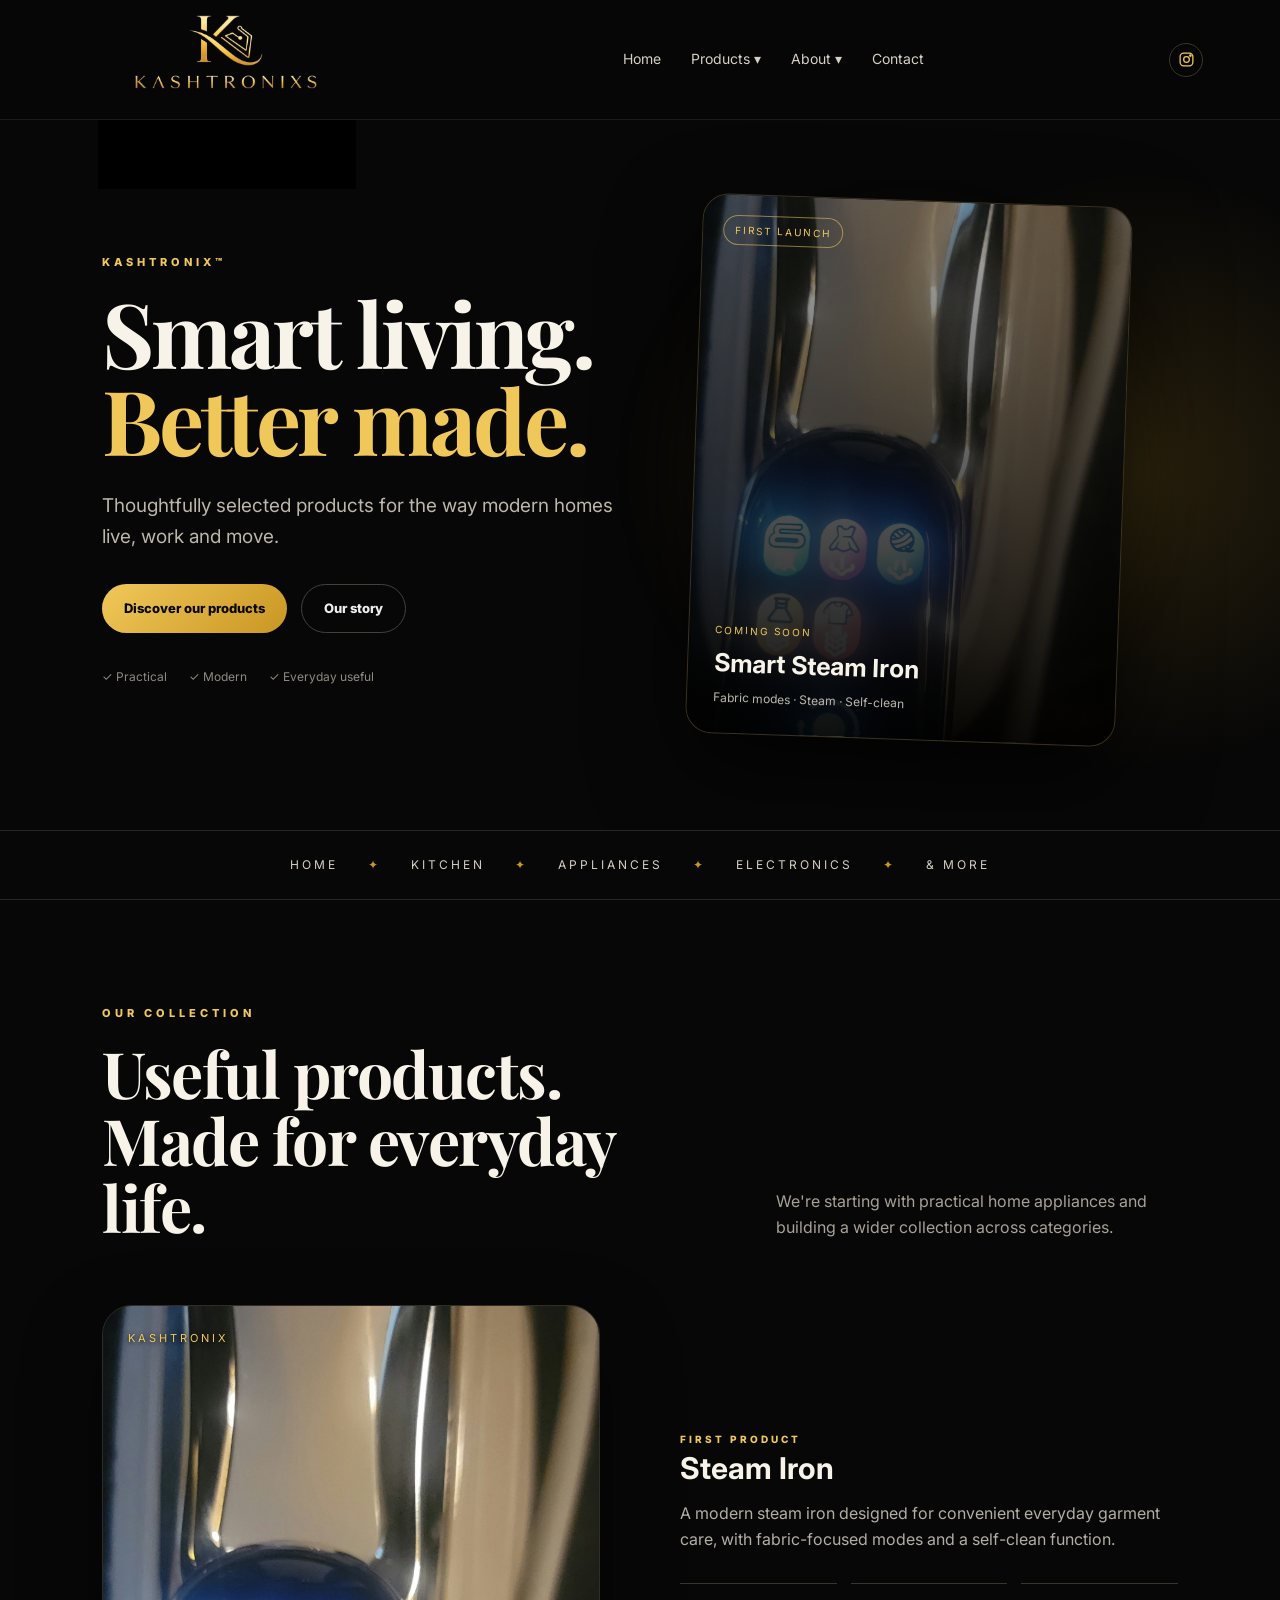
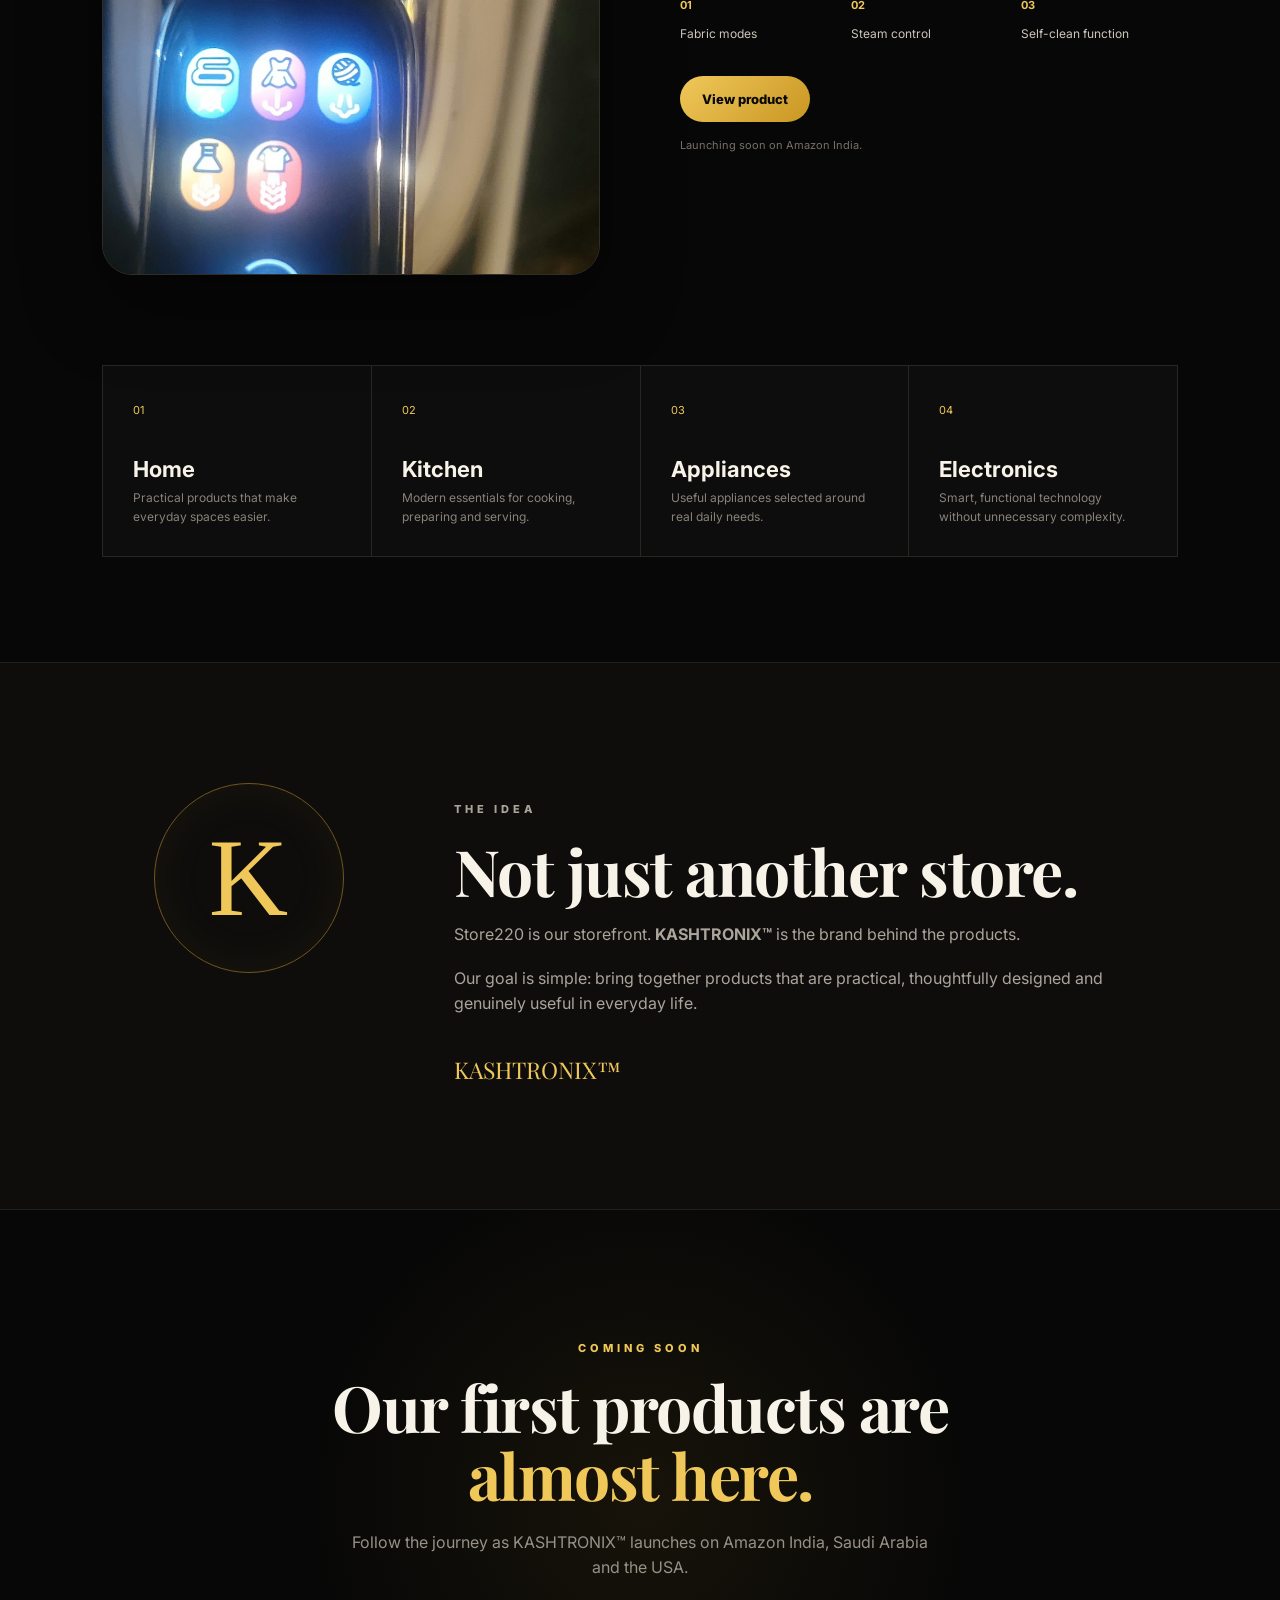
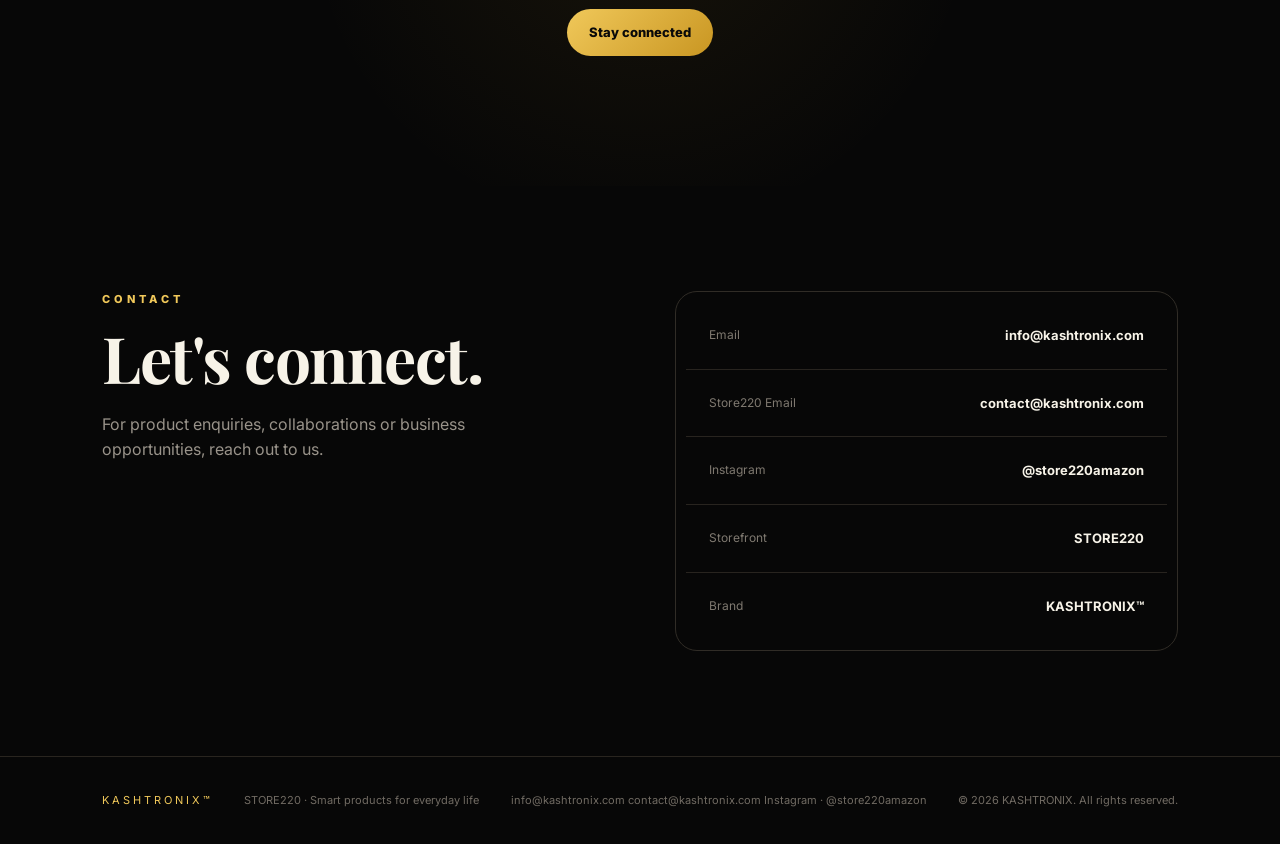
==== index.html @ 03c0018d "update contact" ====
<!DOCTYPE html>
<!DOCTYPE html>
<html lang="en">
<head>
<meta charset="UTF-8">
<meta name="viewport" content="width=device-width, initial-scale=1.0">
<meta name="description" content="KASHTRONIX™ — smart products for modern everyday living. Home, kitchen, appliances and electronics.">
<title>KASHTRONIX™ | Smart Living. Better Made.</title>

<link rel="preconnect" href="https://fonts.googleapis.com">
<link rel="preconnect" href="https://fonts.gstatic.com" crossorigin>
<link href="https://fonts.googleapis.com/css2?family=Inter:wght@400;500;600;700;800&family=Playfair+Display:wght@600;700&display=swap" rel="stylesheet">

<link rel="stylesheet" href="style.css">
</head>

<body>

<header class="nav">

  <a class="brand" href="index.html">
    <img src="assets/logo.jpg" alt="KASHTRONIX logo">
  </a>

  <nav class="nav-links">

    <a href="index.html">Home</a>

    <div class="dropdown">
      <button class="drop-toggle" type="button">
        Products <span>▾</span>
      </button>

      <div class="dropdown-menu">
        <a href="products.html">All Products</a>
        <a href="steam-iron.html">Micro Steam Iron</a>
        <a href="home.html">Home</a>
        <a href="kitchen.html">Kitchen</a>
        <a href="appliances.html">Appliances</a>
        <a href="electronics.html">Electronics</a>
      </div>
    </div>

    <div class="dropdown">
      <button class="drop-toggle" type="button">
        About <span>▾</span>
      </button>

      <div class="dropdown-menu">
        <a href="about.html">Our Story</a>
        <a href="home.html#store220">STORE220</a>
      </div>
    </div>

    <a href="contact.html">Contact</a>

  </nav>

  <div class="nav-social">
  <a class="insta" href="https://www.instagram.com/store220amazon/" target="_blank" rel="noopener noreferrer" aria-label="Instagram">
    <svg viewBox="0 0 24 24" aria-hidden="true">
      <rect x="3" y="3" width="18" height="18" rx="5"></rect>
      <circle cx="12" cy="12" r="4"></circle>
      <circle cx="17.5" cy="6.5" r="1"></circle>
    </svg>
  </a>
</div>

  <button class="menu" aria-label="Open menu">☰</button>

</header>


<main id="home">

<section class="hero">

  <div class="hero-glow"></div>

  <div class="hero-copy">
    <p class="eyebrow">KASHTRONIX™</p>

    <h1>Smart living.<br><span>Better made.</span></h1>

    <p class="lead">
      Thoughtfully selected products for the way modern homes live, work and move.
    </p>

    <div class="hero-actions">
      <a class="button gold" href="products.html">Discover our products</a>
      <a class="button ghost" href="about.html">Our story</a>
    </div>

    <div class="trust-row">
      <span>✓ Practical</span>
      <span>✓ Modern</span>
      <span>✓ Everyday useful</span>
    </div>
  </div>

  <div class="hero-art">

    <div class="orb"></div>

    <div class="product-card">

      <div class="product-label">FIRST LAUNCH</div>

      <img src="assets/steam-iron.jpg" alt="KASHTRONIX steam iron">

      <div class="product-overlay">
        <small>COMING SOON</small>
        <strong>Smart Steam Iron</strong>
        <span>Fabric modes · Steam · Self-clean</span>
      </div>

    </div>

  </div>

</section>


<section class="ticker">
  <span>HOME</span>
  <i>✦</i>
  <span>KITCHEN</span>
  <i>✦</i>
  <span>APPLIANCES</span>
  <i>✦</i>
  <span>ELECTRONICS</span>
  <i>✦</i>
  <span>& MORE</span>
</section>


<section class="section" id="products">

  <div class="section-head">

    <div>
      <p class="eyebrow">OUR COLLECTION</p>
      <h2>Useful products.<br>Made for everyday life.</h2>
    </div>

    <p>
      We're starting with practical home appliances and building a wider collection across categories.
    </p>

  </div>


  <div class="featured-product">

    <div class="product-photo">
      <div class="photo-frame">
        <img src="assets/steam-iron.jpg" alt="KASHTRONIX steam iron">
      </div>
    </div>

    <div class="product-info">

      <span class="tag">FIRST PRODUCT</span>

      <h3>Steam Iron</h3>

      <p class="product-intro">
        A modern steam iron designed for convenient everyday garment care, with fabric-focused modes and a self-clean function.
      </p>

      <div class="features">

        <div>
          <b>01</b>
          <span>Fabric modes</span>
        </div>

        <div>
          <b>02</b>
          <span>Steam control</span>
        </div>

        <div>
          <b>03</b>
          <span>Self-clean function</span>
        </div>

      </div>

      <a class="button gold" href="steam-iron.html">
        View product
      </a>

      <p class="amazon-note">
        Launching soon on Amazon India.
      </p>

    </div>

  </div>


  <div class="category-grid">

    <a href="home.html">
      <article>
        <span>01</span>
        <h3>Home</h3>
        <p>Practical products that make everyday spaces easier.</p>
      </article>
    </a>

    <a href="kitchen.html">
      <article>
        <span>02</span>
        <h3>Kitchen</h3>
        <p>Modern essentials for cooking, preparing and serving.</p>
      </article>
    </a>

    <a href="appliances.html">
      <article>
        <span>03</span>
        <h3>Appliances</h3>
        <p>Useful appliances selected around real daily needs.</p>
      </article>
    </a>

    <a href="electronics.html">
      <article>
        <span>04</span>
        <h3>Electronics</h3>
        <p>Smart, functional technology without unnecessary complexity.</p>
      </article>
    </a>

  </div>

</section>


<section class="story" id="about">

  <div class="story-mark">K</div>

  <div class="story-copy">

    <p class="eyebrow">THE IDEA</p>

    <h2>Not just another store.</h2>

    <p>
      Store220 is our storefront.
      <strong>KASHTRONIX™</strong> is the brand behind the products.
    </p>

    <p>
      Our goal is simple: bring together products that are practical,
      thoughtfully designed and genuinely useful in everyday life.
    </p>

    <div class="signature">KASHTRONIX™</div>

  </div>

</section>


<section class="launch">

  <p class="eyebrow">COMING SOON</p>

  <h2>
    Our first products are<br>
    <span>almost here.</span>
  </h2>

  <p>
    Follow the journey as KASHTRONIX™ launches on Amazon India,
    Saudi Arabia and the USA.
  </p>

  <a class="button gold" href="contact.html">
    Stay connected
  </a>

</section>


<section class="contact section" id="contact">

  <div>

    <p class="eyebrow">CONTACT</p>

    <h2>Let's connect.</h2>

    <p>
      For product enquiries, collaborations or business opportunities,
      reach out to us.
    </p>

  </div>


  <div class="contact-card">

    <div>
      <span>Email</span>
      <strong>
        <a href="mailto:info@kashtronix.com">
          info@kashtronix.com
        </a>
      </strong>
    </div>

    <div>
      <span>Store220 Email</span>
      <strong>
        <a href="mailto:contact@kashtronix.com">
          contact@kashtronix.com
        </a>
      </strong>
    </div>

    <div>
      <span>Instagram</span>
      <strong>
        <a href="https://www.instagram.com/store220amazon/" target="_blank" rel="noopener noreferrer">
          @store220amazon
        </a>
      </strong>
    </div>

    <div>
      <span>Storefront</span>
      <strong>STORE220</strong>
    </div>

    <div>
      <span>Brand</span>
      <strong>KASHTRONIX™</strong>
    </div>

  </div>

</section>

</main>


<footer>

  <div class="footer-brand">
    KASHTRONIX™
  </div>

  <div>
    STORE220 · Smart products for everyday life
  </div>

  <div class="footer-contact">

    <a href="mailto:info@kashtronix.com">
      info@kashtronix.com
    </a>

    <a href="mailto:contact@kashtronix.com">
      contact@kashtronix.com
    </a>

    <a href="https://www.instagram.com/store220amazon/" target="_blank" rel="noopener noreferrer">
      Instagram · @store220amazon
    </a>

  </div>

  <div>
    © 2026 KASHTRONIX. All rights reserved.
  </div>

</footer>


<script src="script.js"></script>

</body>
</html>
---- style.css ----
*{box-sizing:border-box;margin:0;padding:0}
:root{--black:#070707;--black2:#0d0c0b;--gold:#c99622;--gold2:#f0c85a;--cream:#f7f3e8;--muted:#a8a197;--line:#29251f;--card:#11100e}
html{scroll-behavior:smooth}
body{font-family:Inter,Arial,sans-serif;background:var(--black);color:var(--cream);line-height:1.6}
a{color:inherit;text-decoration:none}
img{max-width:100%;display:block}

/* Header */
.nav{height:120px;padding:0 6vw;display:flex;align-items:center;justify-content:space-between;border-bottom:1px solid #1d1b18;background:rgba(7,7,7,.96);position:sticky;top:0;z-index:50;backdrop-filter:blur(16px)}
.brand img{width:300px;height:258px;object-fit:contain;mix-blend-mode:screen}
.nav-links{display:flex;align-items:center;gap:30px;color:#d6d0c4;font-size:14px}
.nav-links>a,.drop-toggle{padding:30px 0;position:relative}
.nav-links>a:hover,.drop-toggle:hover{color:var(--gold2)}
.nav-links>a.active{color:var(--gold2)}
.dropdown{position:relative}
.drop-toggle{background:none;border:0;color:#d6d0c4;font:inherit;cursor:pointer}
.dropdown-menu{position:absolute;top:68px;left:-18px;min-width:210px;padding:10px;background:#0d0c0b;border:1px solid #342d21;border-radius:14px;box-shadow:0 22px 60px rgba(0,0,0,.55);opacity:0;visibility:hidden;transform:translateY(8px);transition:.18s ease}
.dropdown:hover .dropdown-menu,.dropdown:focus-within .dropdown-menu,.dropdown.open .dropdown-menu{opacity:1;visibility:visible;transform:none}
.dropdown-menu a{display:block;padding:10px 12px;border-radius:9px;font-size:13px;color:#c8c1b5}
.dropdown-menu a:hover{background:#1a1713;color:var(--gold2)}
.nav-cta{border:1px solid #8c671d;padding:9px 18px;border-radius:999px;color:var(--gold2);font-size:13px;white-space:nowrap}
.nav-social{display:flex;align-items:center;gap:12px}
.insta{display:grid;place-items:center;width:34px;height:34px;border:1px solid #3b3428;border-radius:50%;color:var(--gold2);transition:.2s}
.insta:hover{border-color:var(--gold2);transform:translateY(-2px)}
.insta svg{width:17px;height:17px;fill:none;stroke:currentColor;stroke-width:1.8}
.menu{display:none;background:none;border:0;color:white;font-size:24px;cursor:pointer}

/* Shared */
.eyebrow{font-size:11px;letter-spacing:4px;color:var(--gold2);font-weight:800;margin-bottom:16px;text-transform:uppercase}
h1,h2{font-family:"Playfair Display",Georgia,serif}
h1{font-size:clamp(54px,7vw,92px);line-height:.98;letter-spacing:-3px}
h1 span,h2 span{color:var(--gold2)}
h2{font-size:clamp(40px,5vw,65px);line-height:1.05;letter-spacing:-1.5px}
h3{font-size:30px;line-height:1.15}
.section{padding:105px 8vw}
.button{display:inline-flex;align-items:center;justify-content:center;padding:13px 22px;border-radius:999px;font-weight:800;font-size:13px;transition:.2s;border:0;cursor:pointer}
.button.gold{background:linear-gradient(135deg,var(--gold2),var(--gold));color:#090909}
.button.gold:hover{transform:translateY(-2px);box-shadow:0 12px 30px rgba(217,165,43,.2)}
.button.ghost{border:1px solid #464039;color:#eee;background:transparent}
.button.ghost:hover{border-color:var(--gold2);color:var(--gold2)}
.page-hero{padding:90px 8vw 75px;border-bottom:1px solid var(--line);background:radial-gradient(circle at 80% 30%,rgba(217,165,43,.09),transparent 38%)}
.page-hero p:last-child{color:var(--muted);max-width:650px;margin-top:22px;font-size:17px}

/* Home */
.hero{min-height:700px;padding:80px 8vw 90px;display:grid;grid-template-columns:1fr 1fr;align-items:center;position:relative;overflow:hidden}
.hero-glow{position:absolute;width:620px;height:620px;border-radius:50%;background:radial-gradient(circle,rgba(217,165,43,.16),transparent 68%);right:-170px;top:40px}
.hero-copy{position:relative;z-index:2;max-width:640px}
.lead{font-size:19px;color:#bdb7aa;max-width:520px;margin:28px 0 32px}
.hero-actions{display:flex;gap:14px;flex-wrap:wrap}
.trust-row{display:flex;gap:22px;color:#8f8a81;font-size:12px;margin-top:34px;flex-wrap:wrap}
.hero-art{position:relative;display:flex;justify-content:center;align-items:center}
.orb{position:absolute;width:420px;height:420px;border-radius:50%;border:1px solid rgba(217,165,43,.24);box-shadow:0 0 100px rgba(217,165,43,.1)}
.product-card{width:min(430px,84%);height:540px;border:1px solid #3c321f;border-radius:26px;overflow:hidden;position:relative;background:#0d0d0d;box-shadow:0 35px 90px rgba(0,0,0,.65);transform:rotate(2deg)}
.product-card img{width:100%;height:100%;object-fit:cover;object-position:center;filter:brightness(.72) saturate(.9)}
.product-card:after{content:"";position:absolute;inset:0;background:linear-gradient(to bottom,rgba(0,0,0,.06),rgba(0,0,0,.92))}
.product-label{position:absolute;z-index:2;top:20px;left:20px;border:1px solid rgba(242,200,90,.55);color:var(--gold2);padding:6px 11px;border-radius:999px;font-size:10px;letter-spacing:2px}
.product-overlay{position:absolute;z-index:2;left:26px;right:26px;bottom:26px;display:flex;flex-direction:column}
.product-overlay small{color:var(--gold2);letter-spacing:2px;font-size:10px}
.product-overlay strong{font-size:25px;margin:5px 0}.product-overlay span{font-size:12px;color:#bdb8ad}
.ticker{height:70px;border-top:1px solid var(--line);border-bottom:1px solid var(--line);display:flex;align-items:center;justify-content:center;gap:30px;color:#d5cfc2;font-size:12px;letter-spacing:3px}.ticker i{color:var(--gold);font-style:normal}

/* Product */
.section-head{display:grid;grid-template-columns:1.2fr .8fr;gap:70px;align-items:end;margin-bottom:65px}.section-head>p{color:var(--muted);max-width:430px}
.featured-product{display:grid;grid-template-columns:1fr 1fr;gap:80px;align-items:center}
.photo-frame{width:min(570px,100%);height:570px;border:1px solid #302c26;border-radius:30px;overflow:hidden;background:#151515;position:relative;box-shadow:0 30px 80px rgba(0,0,0,.4)}
.photo-frame img{width:100%;height:100%;object-fit:cover;transition:.5s}.photo-frame:hover img{transform:scale(1.025)}
.photo-frame:before{content:"KASHTRONIX";position:absolute;z-index:2;top:24px;left:25px;font-size:11px;letter-spacing:3px;color:var(--gold2);text-shadow:0 1px 5px #000}
.tag{color:var(--gold2);font-size:10px;letter-spacing:3px;font-weight:800}.product-intro{color:#b3aea5;max-width:520px;margin:16px 0 28px}
.features{display:grid;grid-template-columns:repeat(3,1fr);gap:14px;margin:30px 0}.features div{border-top:1px solid #38332b;padding-top:13px}.features b{display:block;color:var(--gold2);font-size:11px;margin-bottom:6px}.features span{font-size:12px;color:#ccc6bb}
.amazon-note{font-size:11px;color:#777168;margin-top:15px}
.category-grid{display:grid;grid-template-columns:repeat(4,1fr);gap:1px;margin-top:90px;background:#2a2722;border:1px solid #2a2722}.category-grid article{background:#0d0d0d;padding:30px;min-height:190px}.category-grid span{color:var(--gold2);font-size:11px}.category-grid h3{font-size:22px;margin:35px 0 6px}.category-grid p{font-size:12px;color:#888279}

/* Product detail */
.product-detail{display:grid;grid-template-columns:1.05fr .95fr;gap:70px;align-items:start}.gallery{display:grid;grid-template-columns:1fr 1fr;gap:14px}.gallery figure{background:#12110f;border:1px solid #302c26;border-radius:20px;overflow:hidden;aspect-ratio:4/3}.gallery figure:first-child{grid-column:1/-1;aspect-ratio:16/10}.gallery img{width:100%;height:100%;object-fit:cover;transition:.35s}.gallery figure:hover img{transform:scale(1.03)}
.spec-table{border-top:1px solid #302c26;margin:30px 0}.spec-row{display:flex;justify-content:space-between;gap:20px;padding:14px 0;border-bottom:1px solid #25211c;font-size:13px}.spec-row span{color:#8f8980}.spec-row strong{color:#eee}
.shop-card{margin-top:32px;border:1px solid #3a3020;border-radius:22px;padding:22px;background:linear-gradient(145deg,#15120d,#0d0c0b)}.shop-card-inner{display:flex;gap:24px;align-items:center}.qr{width:145px;height:202px;object-fit:cover;border-radius:12px;background:#fff;padding:7px}.shop-card p{font-size:13px;color:#aaa49b;margin:8px 0 16px}.shop-link{color:var(--gold2);font-size:12px;font-weight:700}

/* Story / contact */
.story{padding:120px 12vw;display:grid;grid-template-columns:220px 1fr;gap:80px;background:#0e0d0c;border-top:1px solid #211f1b;border-bottom:1px solid #211f1b}.story-mark{width:190px;height:190px;border:1px solid #72561e;border-radius:50%;display:grid;place-items:center;font-family:Georgia,serif;font-size:110px;color:var(--gold2);box-shadow:inset 0 0 50px rgba(217,165,43,.06)}.story-copy{max-width:650px}.story-copy>p{color:#aaa49a;margin:18px 0}.signature{font-family:"Playfair Display",serif;color:var(--gold2);font-size:23px;margin-top:35px}
.launch{text-align:center;padding:130px 20px;background:radial-gradient(circle at center,rgba(217,165,43,.08),transparent 48%)}.launch>p:not(.eyebrow){color:#979187;margin:22px auto 28px;max-width:600px}
.contact{display:grid;grid-template-columns:1fr 1fr;gap:70px}.contact>div>p:not(.eyebrow){color:#99938a;max-width:460px;margin-top:20px}.contact-card{border:1px solid #302c26;border-radius:22px;padding:10px}.contact-card div{padding:23px;border-bottom:1px solid #28241f;display:flex;justify-content:space-between;gap:20px}.contact-card div:last-child{border-bottom:0}.contact-card span{color:#7f7970;font-size:12px}.contact-card strong{font-size:13px}.contact-card a:hover{color:var(--gold2)}
.contact-layout{display:grid;grid-template-columns:1fr 1fr;gap:60px}.contact-big{font-size:clamp(30px,4vw,50px);font-family:"Playfair Display",Georgia,serif;line-height:1.1;margin:15px 0 25px}.contact-links{display:grid;gap:12px;margin-top:28px}.contact-link{padding:18px 20px;border:1px solid #302c26;border-radius:16px;background:#0e0d0c;display:flex;align-items:center;justify-content:space-between;gap:20px}.contact-link small{display:block;color:#777168;font-size:10px;letter-spacing:2px;text-transform:uppercase}.contact-link strong{font-size:14px}.contact-link:hover{border-color:#71561e;transform:translateY(-1px)}
.social-box{border:1px solid #302c26;border-radius:24px;padding:32px;background:radial-gradient(circle at 80% 20%,rgba(217,165,43,.08),transparent 50%)}.social-box .insta-large{display:flex;align-items:center;gap:15px;color:var(--gold2);font-weight:800}.insta-large .insta{width:46px;height:46px}

/* Footer */
footer{border-top:1px solid #29251f;padding:35px 8vw;display:flex;justify-content:space-between;gap:25px;flex-wrap:wrap;color:#716b63;font-size:11px}.footer-brand{color:var(--gold2);letter-spacing:3px}.footer-social{display:flex;align-items:center;gap:10px}.footer-social a{color:#aaa49b}.footer-social a:hover{color:var(--gold2)}

@media(max-width:900px){
 .nav{padding:0 5vw}.nav-links{display:none;position:absolute;top:81px;left:0;right:0;background:#0b0b0b;border-bottom:1px solid #28241e;padding:15px 5vw 22px;flex-direction:column;align-items:stretch;gap:0}.nav-links.open{display:flex}.nav-links>a,.drop-toggle{padding:14px 0;text-align:left}.dropdown-menu{position:static;display:none;opacity:1;visibility:visible;transform:none;box-shadow:none;border:0;border-top:1px solid #28241e;border-radius:0;background:#0b0b0b;padding:4px 0 4px 15px}.dropdown.open .dropdown-menu{display:block}.nav-cta{display:none}.nav-social{margin-top:8px}.menu{display:block}
 .hero{grid-template-columns:1fr;padding:65px 6vw 75px;min-height:auto}.hero-art{margin-top:70px}.product-card{height:460px}.orb{width:350px;height:350px}.section{padding:80px 6vw}.section-head,.featured-product,.contact,.contact-layout,.product-detail{grid-template-columns:1fr;gap:35px}.section-head{margin-bottom:45px}.category-grid{grid-template-columns:1fr 1fr;margin-top:60px}.story{padding:80px 6vw;grid-template-columns:1fr;gap:40px}.story-mark{width:130px;height:130px;font-size:75px}.features{grid-template-columns:1fr}.ticker{gap:12px;font-size:9px;letter-spacing:1.5px}.ticker i{display:none}.page-hero{padding:70px 6vw 55px}.gallery{grid-template-columns:1fr 1fr}.shop-card-inner{align-items:flex-start}footer{padding:28px 6vw}
}
@media(max-width:560px){.brand img{width:135px}.gallery{grid-template-columns:1fr}.gallery figure:first-child{grid-column:auto;aspect-ratio:4/3}.shop-card-inner{flex-direction:column}.qr{width:150px;height:auto}.contact-card div{flex-direction:column;gap:5px}.hero h1{font-size:54px}.category-grid{grid-template-columns:1fr}}
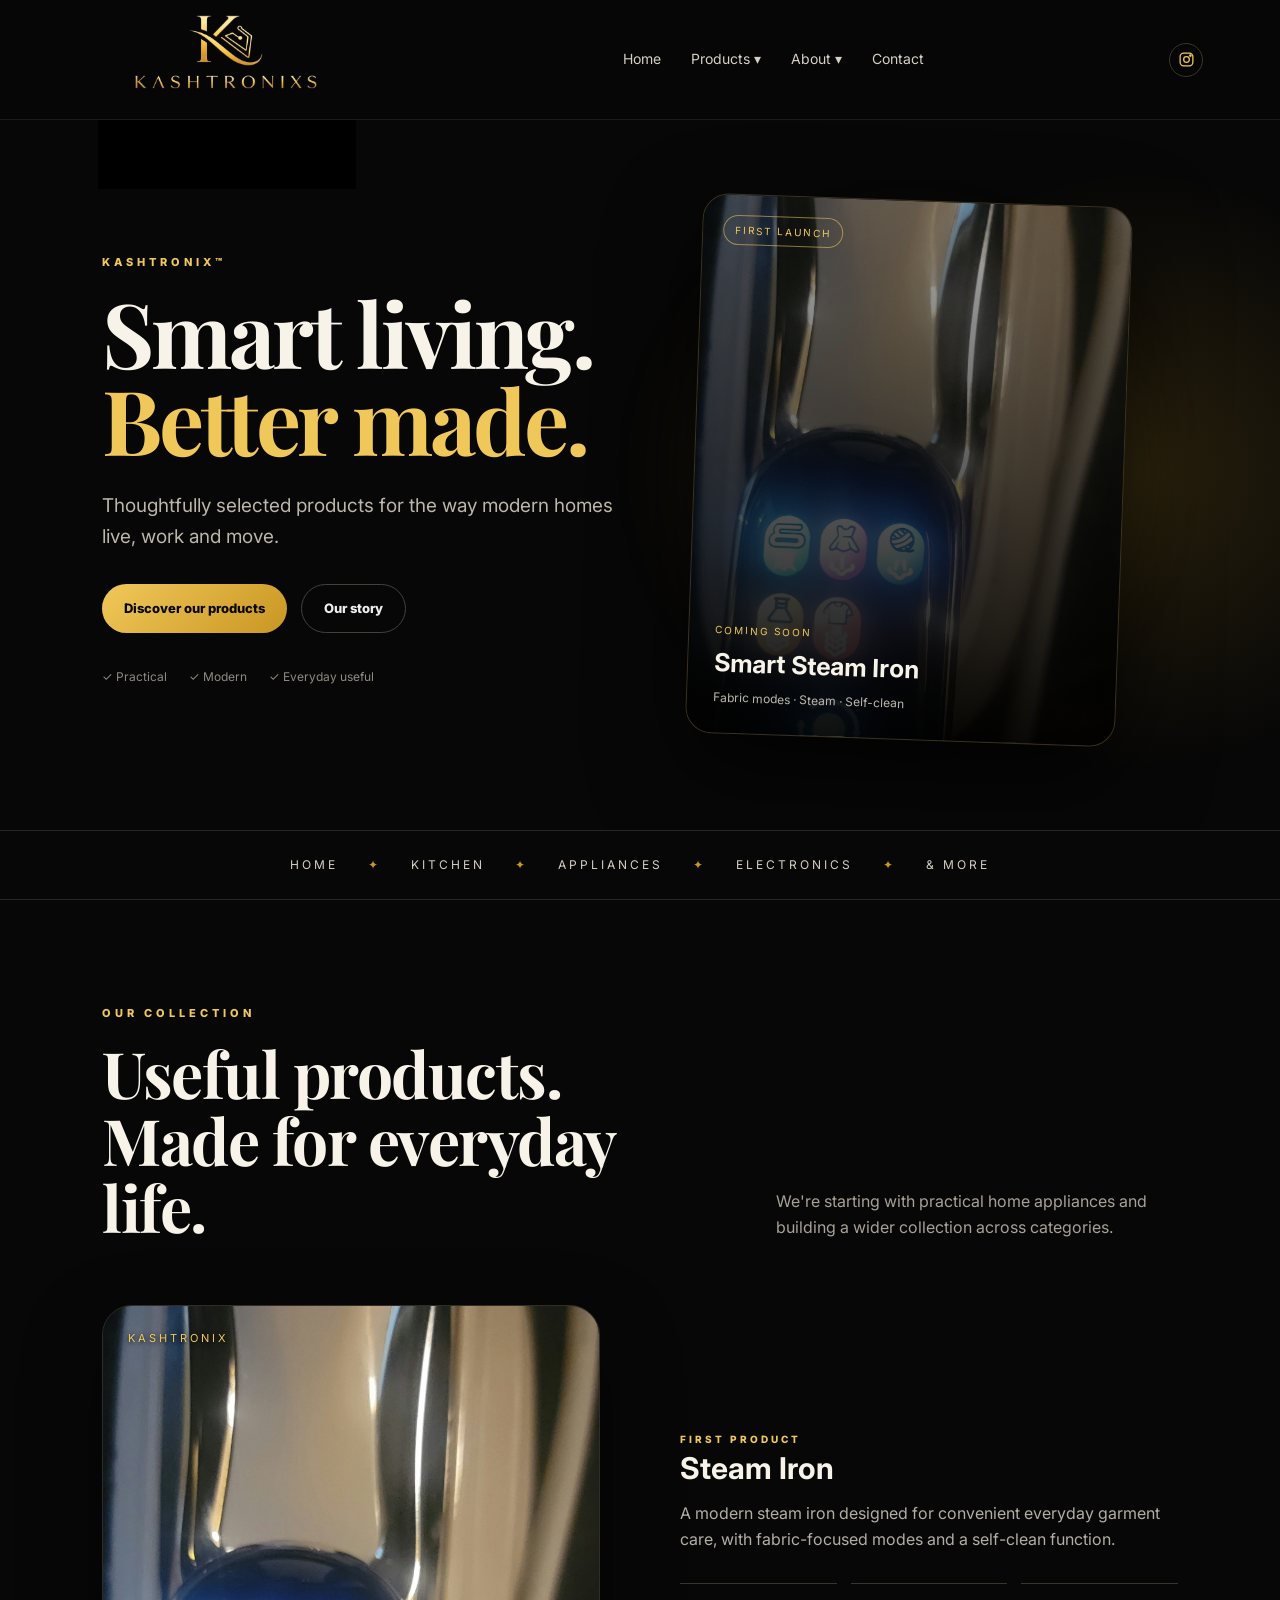
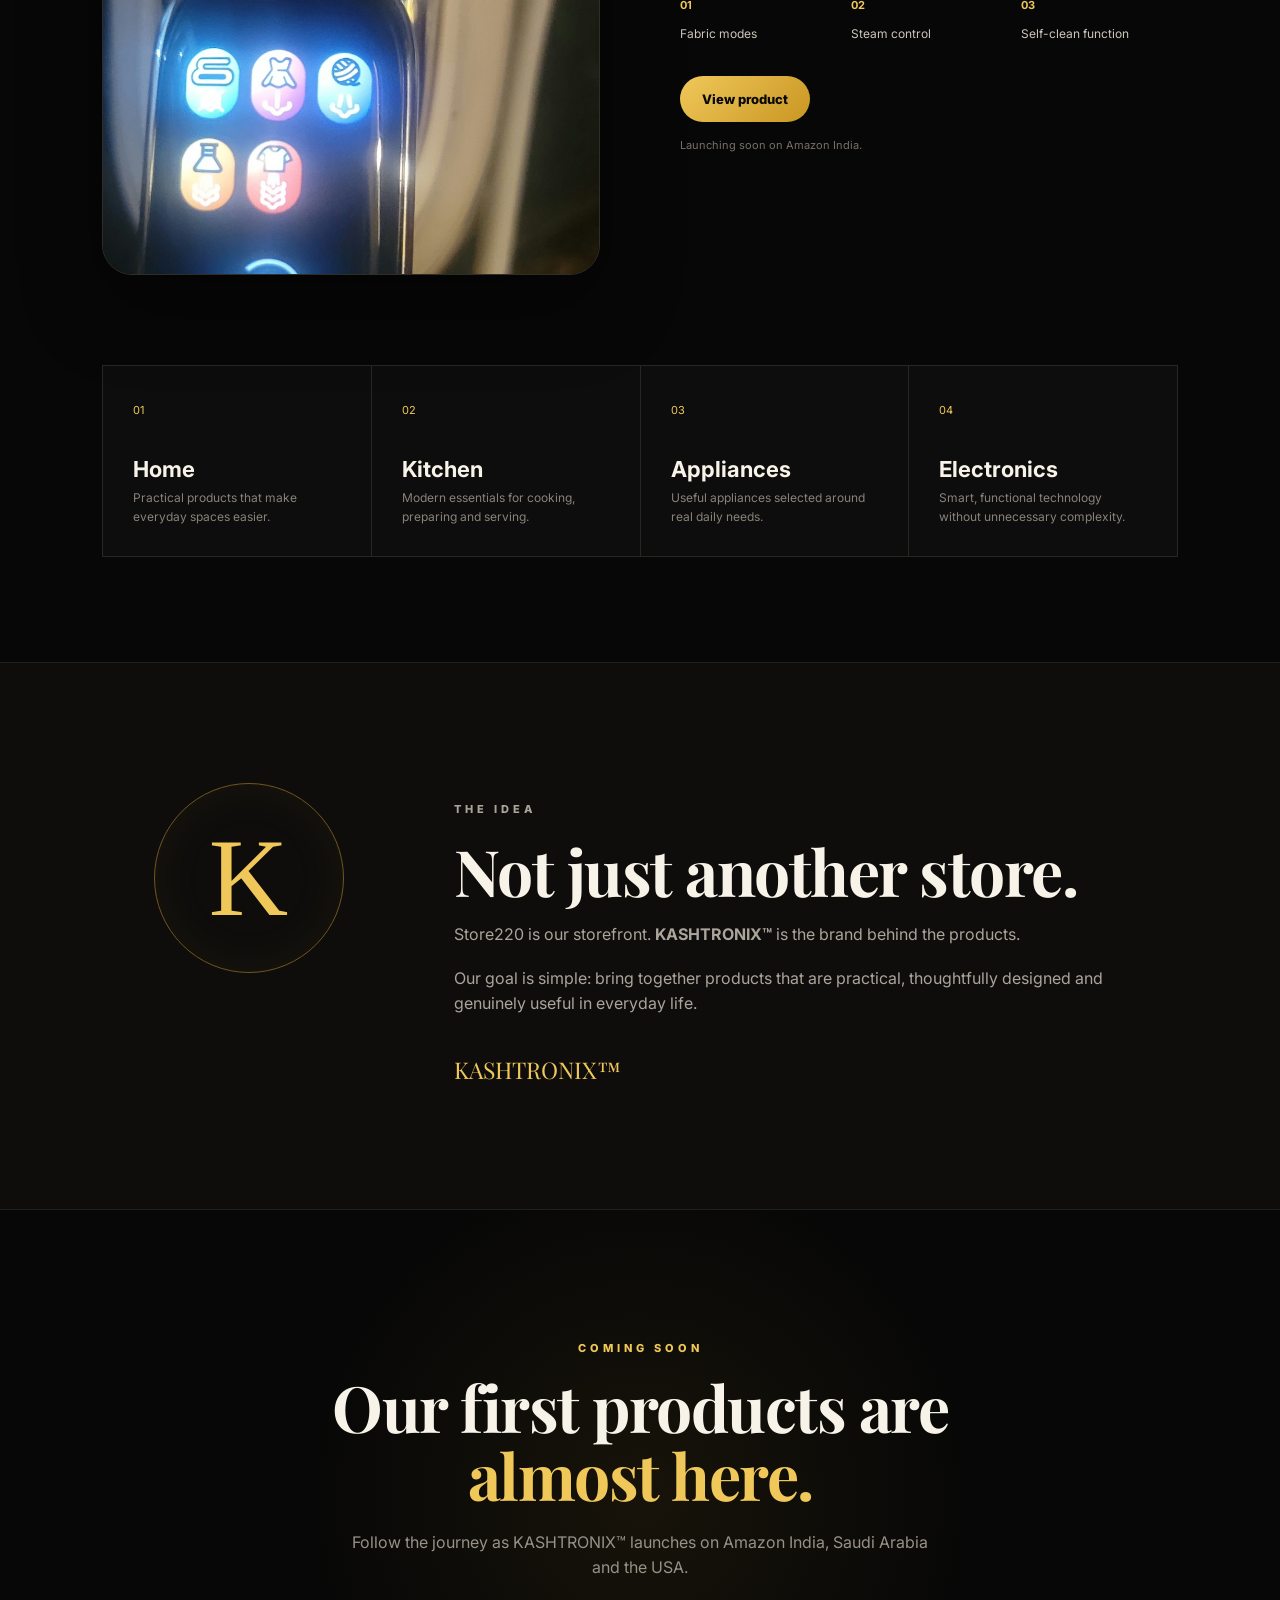
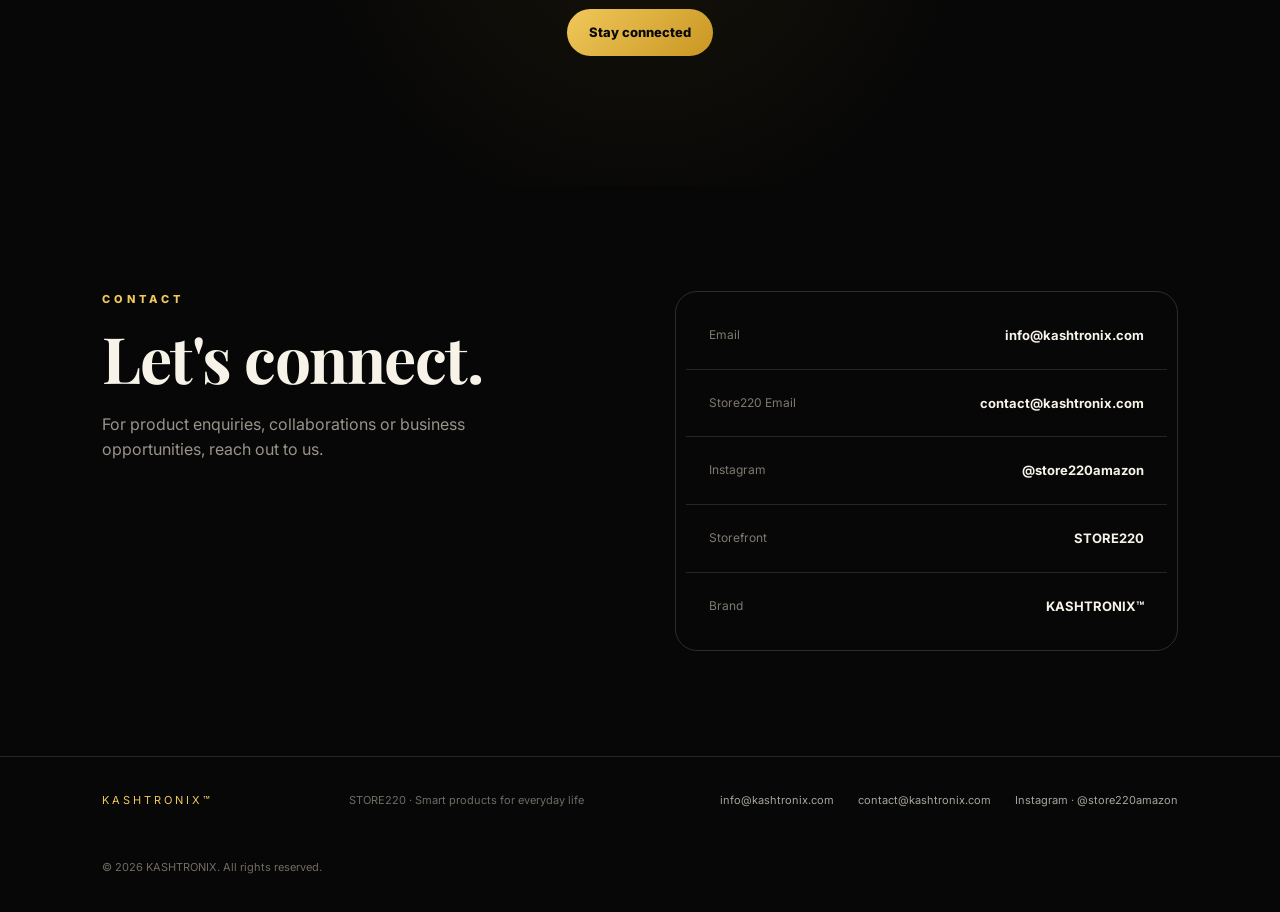
==== commit e60db0b4: "fevicon" ====
--- a/index.html
+++ b/index.html
@@ -4,6 +4,7 @@
 <head>
 <meta charset="UTF-8">
 <meta name="viewport" content="width=device-width, initial-scale=1.0">
+<link rel="icon" type="image/jpeg" href="assets/logo.jpg">
 <meta name="description" content="KASHTRONIX™ — smart products for modern everyday living. Home, kitchen, appliances and electronics.">
 <title>KASHTRONIX™ | Smart Living. Better Made.</title>
 
--- a/style.css
+++ b/style.css
@@ -83,8 +83,14 @@
 .social-box{border:1px solid #302c26;border-radius:24px;padding:32px;background:radial-gradient(circle at 80% 20%,rgba(217,165,43,.08),transparent 50%)}.social-box .insta-large{display:flex;align-items:center;gap:15px;color:var(--gold2);font-weight:800}.insta-large .insta{width:46px;height:46px}
 
 /* Footer */
-footer{border-top:1px solid #29251f;padding:35px 8vw;display:flex;justify-content:space-between;gap:25px;flex-wrap:wrap;color:#716b63;font-size:11px}.footer-brand{color:var(--gold2);letter-spacing:3px}.footer-social{display:flex;align-items:center;gap:10px}.footer-social a{color:#aaa49b}.footer-social a:hover{color:var(--gold2)}
-
+footer{border-top:1px solid #29251f;padding:35px 8vw;display:flex;justify-content:space-between;gap:50px;flex-wrap:wrap;color:#716b63;font-size:11px}
+.footer-brand{color:var(--gold2);letter-spacing:3px}
+.footer-contact{display:flex;align-items:center;gap:24px;flex-wrap:wrap}
+.footer-contact a{color:#aaa49b}
+.footer-contact a:hover{color:var(--gold2)}
+.footer-social{display:flex;align-items:center;gap:10px}
+.footer-social a{color:#aaa49b}
+.footer-social a:hover{color:var(--gold2)}
 @media(max-width:900px){
  .nav{padding:0 5vw}.nav-links{display:none;position:absolute;top:81px;left:0;right:0;background:#0b0b0b;border-bottom:1px solid #28241e;padding:15px 5vw 22px;flex-direction:column;align-items:stretch;gap:0}.nav-links.open{display:flex}.nav-links>a,.drop-toggle{padding:14px 0;text-align:left}.dropdown-menu{position:static;display:none;opacity:1;visibility:visible;transform:none;box-shadow:none;border:0;border-top:1px solid #28241e;border-radius:0;background:#0b0b0b;padding:4px 0 4px 15px}.dropdown.open .dropdown-menu{display:block}.nav-cta{display:none}.nav-social{margin-top:8px}.menu{display:block}
  .hero{grid-template-columns:1fr;padding:65px 6vw 75px;min-height:auto}.hero-art{margin-top:70px}.product-card{height:460px}.orb{width:350px;height:350px}.section{padding:80px 6vw}.section-head,.featured-product,.contact,.contact-layout,.product-detail{grid-template-columns:1fr;gap:35px}.section-head{margin-bottom:45px}.category-grid{grid-template-columns:1fr 1fr;margin-top:60px}.story{padding:80px 6vw;grid-template-columns:1fr;gap:40px}.story-mark{width:130px;height:130px;font-size:75px}.features{grid-template-columns:1fr}.ticker{gap:12px;font-size:9px;letter-spacing:1.5px}.ticker i{display:none}.page-hero{padding:70px 6vw 55px}.gallery{grid-template-columns:1fr 1fr}.shop-card-inner{align-items:flex-start}footer{padding:28px 6vw}
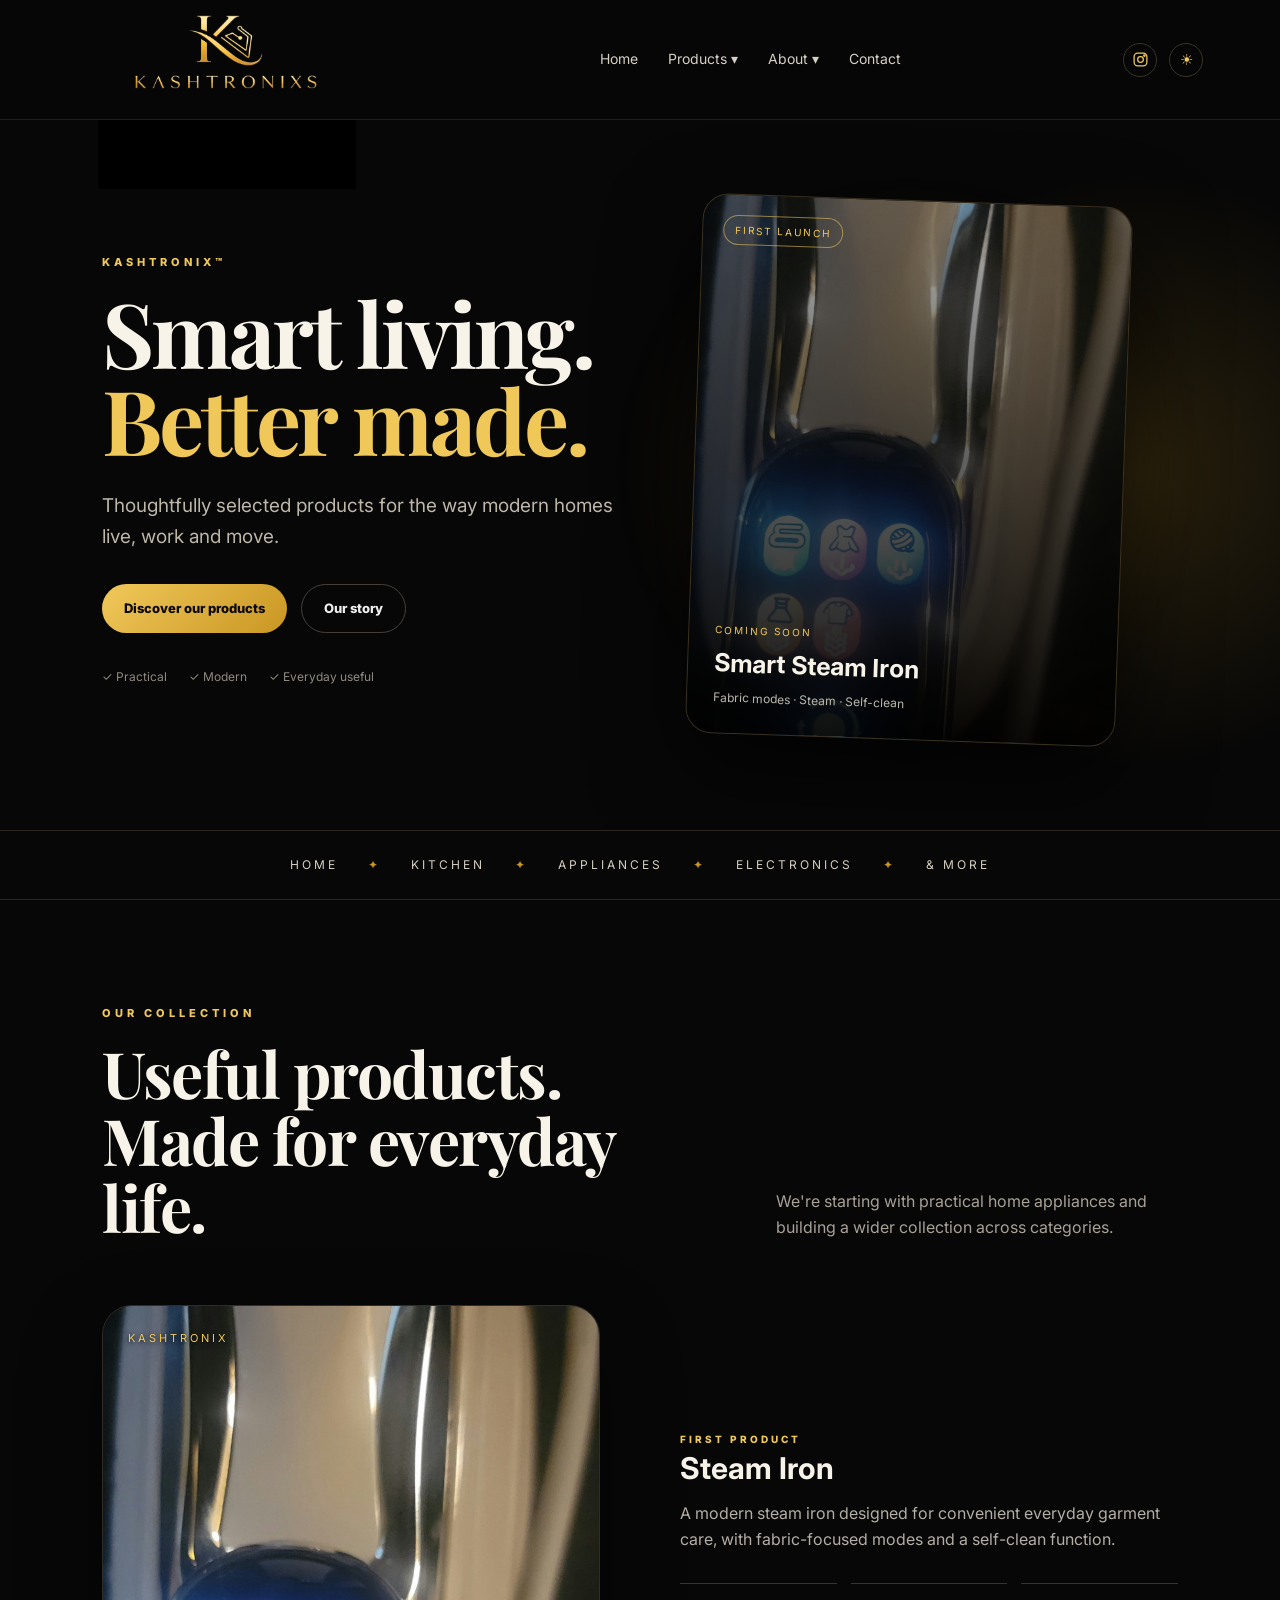
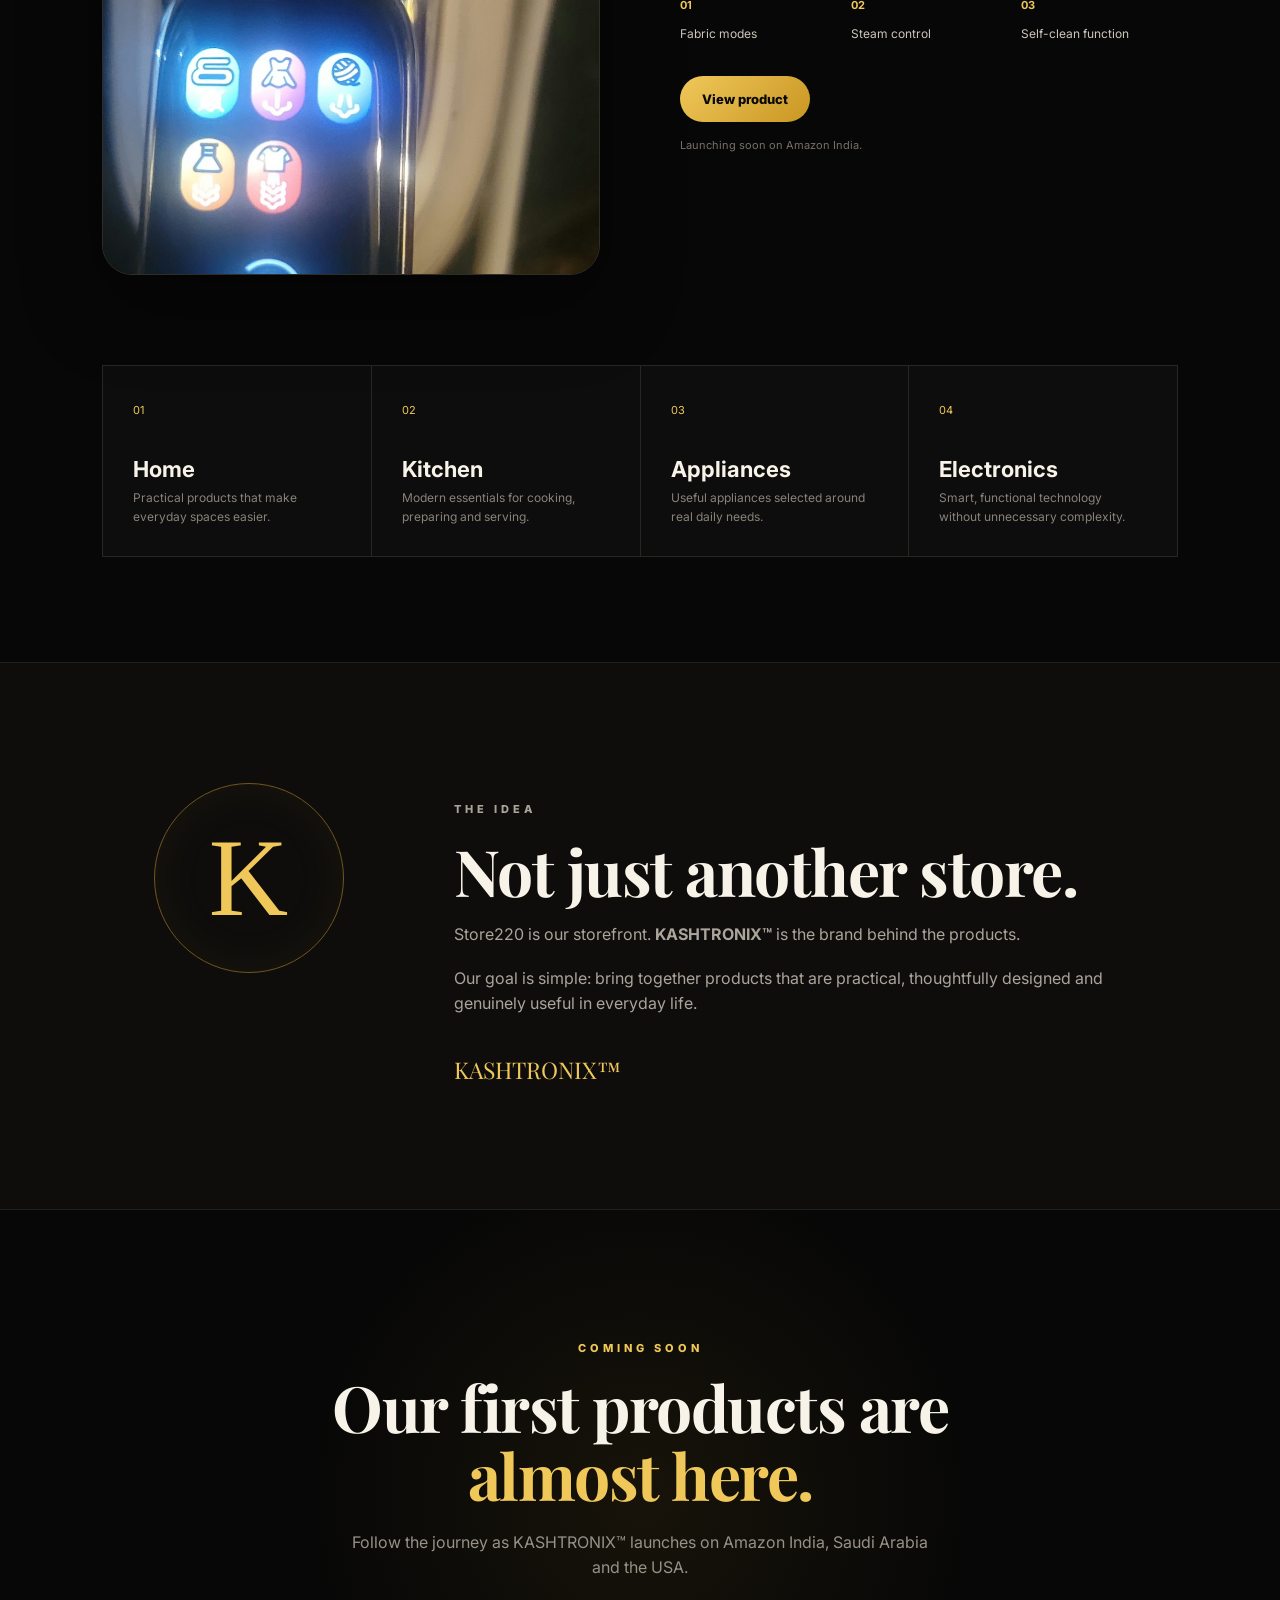
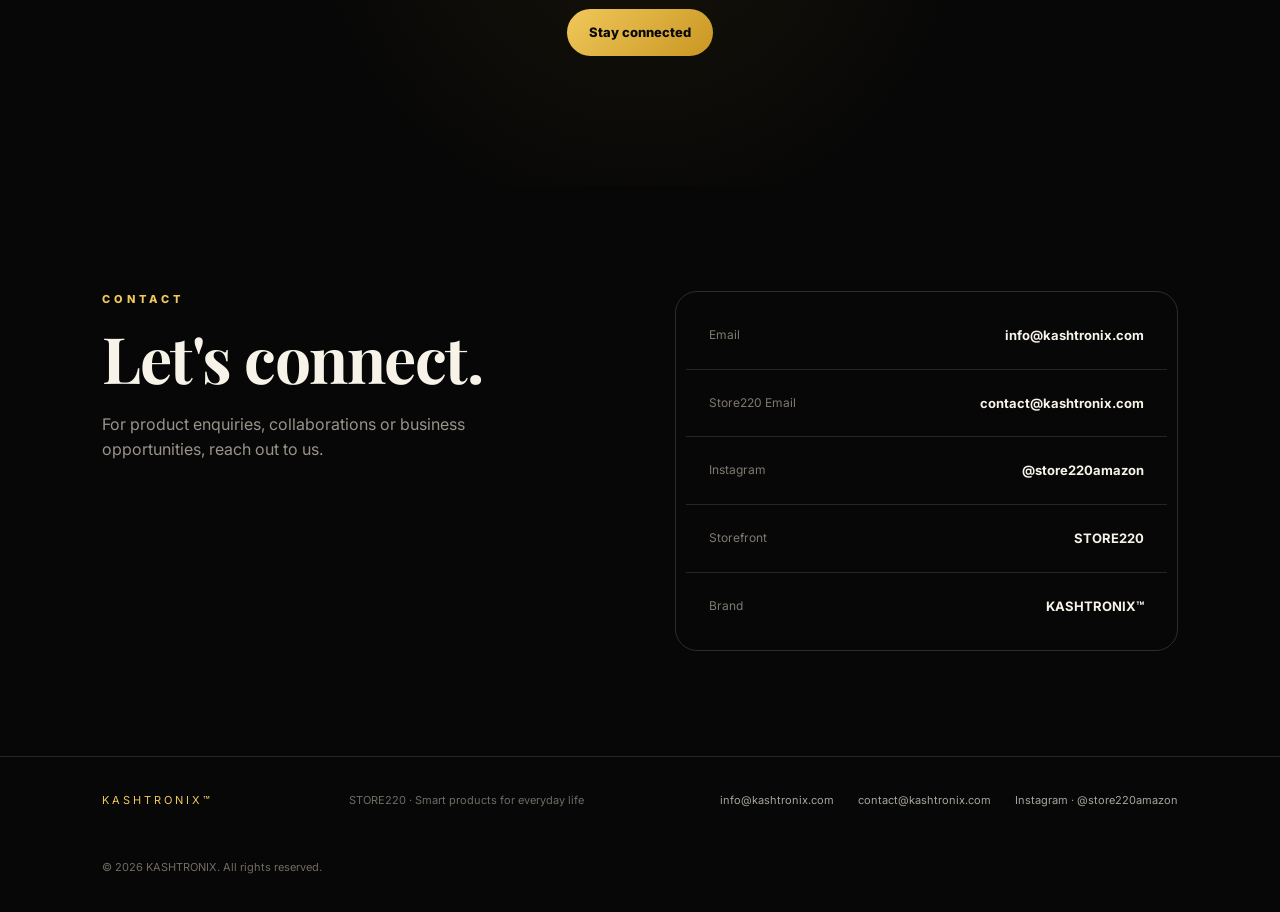
==== commit c651fd00: "dark light modes" ====
--- a/index.html
+++ b/index.html
@@ -58,6 +58,7 @@
   </nav>
 
   <div class="nav-social">
+
   <a class="insta" href="https://www.instagram.com/store220amazon/" target="_blank" rel="noopener noreferrer" aria-label="Instagram">
     <svg viewBox="0 0 24 24" aria-hidden="true">
       <rect x="3" y="3" width="18" height="18" rx="5"></rect>
@@ -65,6 +66,11 @@
       <circle cx="17.5" cy="6.5" r="1"></circle>
     </svg>
   </a>
+
+  <button class="theme-toggle" type="button" aria-label="Toggle light and dark mode" title="Toggle light and dark mode">
+    ☀
+  </button>
+
 </div>
 
   <button class="menu" aria-label="Open menu">☰</button>
--- a/style.css
+++ b/style.css
@@ -96,3 +96,135 @@
  .hero{grid-template-columns:1fr;padding:65px 6vw 75px;min-height:auto}.hero-art{margin-top:70px}.product-card{height:460px}.orb{width:350px;height:350px}.section{padding:80px 6vw}.section-head,.featured-product,.contact,.contact-layout,.product-detail{grid-template-columns:1fr;gap:35px}.section-head{margin-bottom:45px}.category-grid{grid-template-columns:1fr 1fr;margin-top:60px}.story{padding:80px 6vw;grid-template-columns:1fr;gap:40px}.story-mark{width:130px;height:130px;font-size:75px}.features{grid-template-columns:1fr}.ticker{gap:12px;font-size:9px;letter-spacing:1.5px}.ticker i{display:none}.page-hero{padding:70px 6vw 55px}.gallery{grid-template-columns:1fr 1fr}.shop-card-inner{align-items:flex-start}footer{padding:28px 6vw}
 }
 @media(max-width:560px){.brand img{width:135px}.gallery{grid-template-columns:1fr}.gallery figure:first-child{grid-column:auto;aspect-ratio:4/3}.shop-card-inner{flex-direction:column}.qr{width:150px;height:auto}.contact-card div{flex-direction:column;gap:5px}.hero h1{font-size:54px}.category-grid{grid-template-columns:1fr}}
+
+
+/* Light Mode */
+body.light-mode{
+  --black:#f7f5ef;
+  --black2:#ffffff;
+  --cream:#171717;
+  --muted:#68645d;
+  --line:#ddd8cc;
+  --card:#ffffff;
+  background:var(--black);
+  color:var(--cream);
+}
+
+body.light-mode .nav{
+  background:rgba(247,245,239,.96);
+  border-bottom-color:#ddd8cc;
+}
+
+body.light-mode .nav-links{
+  color:#33302b;
+}
+
+body.light-mode .drop-toggle{
+  color:#33302b;
+}
+
+body.light-mode .dropdown-menu{
+  background:#ffffff;
+  border-color:#ddd8cc;
+  box-shadow:0 22px 60px rgba(0,0,0,.12);
+}
+
+body.light-mode .dropdown-menu a{
+  color:#555149;
+}
+
+body.light-mode .dropdown-menu a:hover{
+  background:#f2efe7;
+  color:var(--gold);
+}
+
+body.light-mode .lead,
+body.light-mode .product-intro,
+body.light-mode .section-head>p{
+  color:#666158;
+}
+
+body.light-mode .product-card,
+body.light-mode .photo-frame{
+  background:#ffffff;
+  border-color:#d8d1c3;
+}
+
+body.light-mode .story{
+  background:#eeece5;
+  border-color:#ddd8cc;
+}
+
+body.light-mode .category-grid{
+  background:#ddd8cc;
+  border-color:#ddd8cc;
+}
+
+body.light-mode .category-grid article{
+  background:#ffffff;
+}
+
+body.light-mode .contact-card,
+body.light-mode .contact-link,
+body.light-mode .social-box{
+  background:#ffffff;
+  border-color:#ddd8cc;
+}
+
+body.light-mode .contact-link small,
+body.light-mode .contact-card span{
+  color:#777168;
+}
+
+body.light-mode footer{
+  border-top-color:#ddd8cc;
+  color:#777168;
+}
+
+body.light-mode .footer-contact a,
+body.light-mode .footer-social a{
+  color:#555149;
+}
+
+body.light-mode .button.ghost{
+  border-color:#bdb7aa;
+  color:#25231f;
+}
+
+body.light-mode .ticker{
+  border-color:#ddd8cc;
+  color:#4f4a42;
+}
+
+body.light-mode .menu{
+  color:#222;
+}
+
+/* Theme Toggle */
+.theme-toggle{
+  width:34px;
+  height:34px;
+  display:grid;
+  place-items:center;
+  border:1px solid #3b3428;
+  border-radius:50%;
+  background:transparent;
+  color:var(--gold2);
+  font-size:15px;
+  cursor:pointer;
+  transition:.2s;
+}
+
+.theme-toggle:hover{
+  border-color:var(--gold2);
+  transform:translateY(-2px);
+}
+
+body.light-mode .theme-toggle{
+  border-color:#cfc8bb;
+  color:var(--gold);
+}
+
+body.light-mode .theme-toggle:hover{
+  border-color:var(--gold);
+}
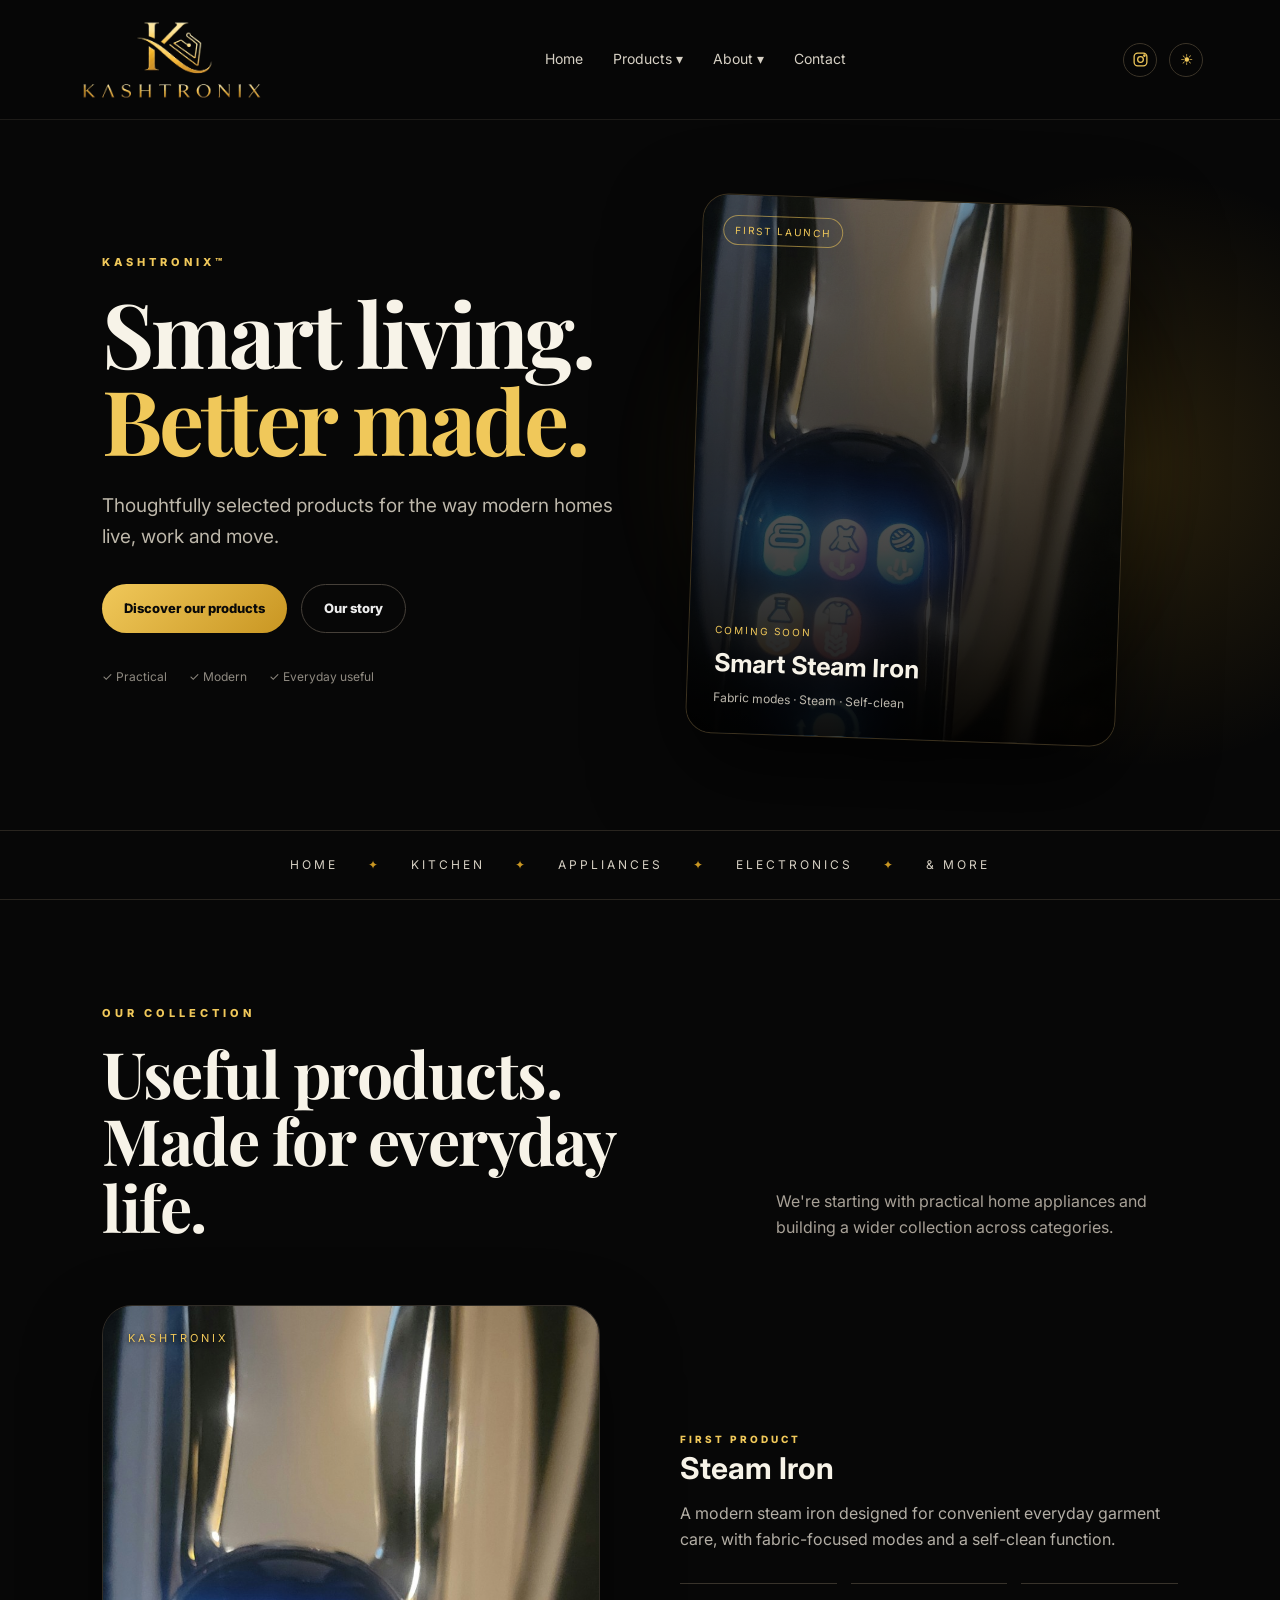
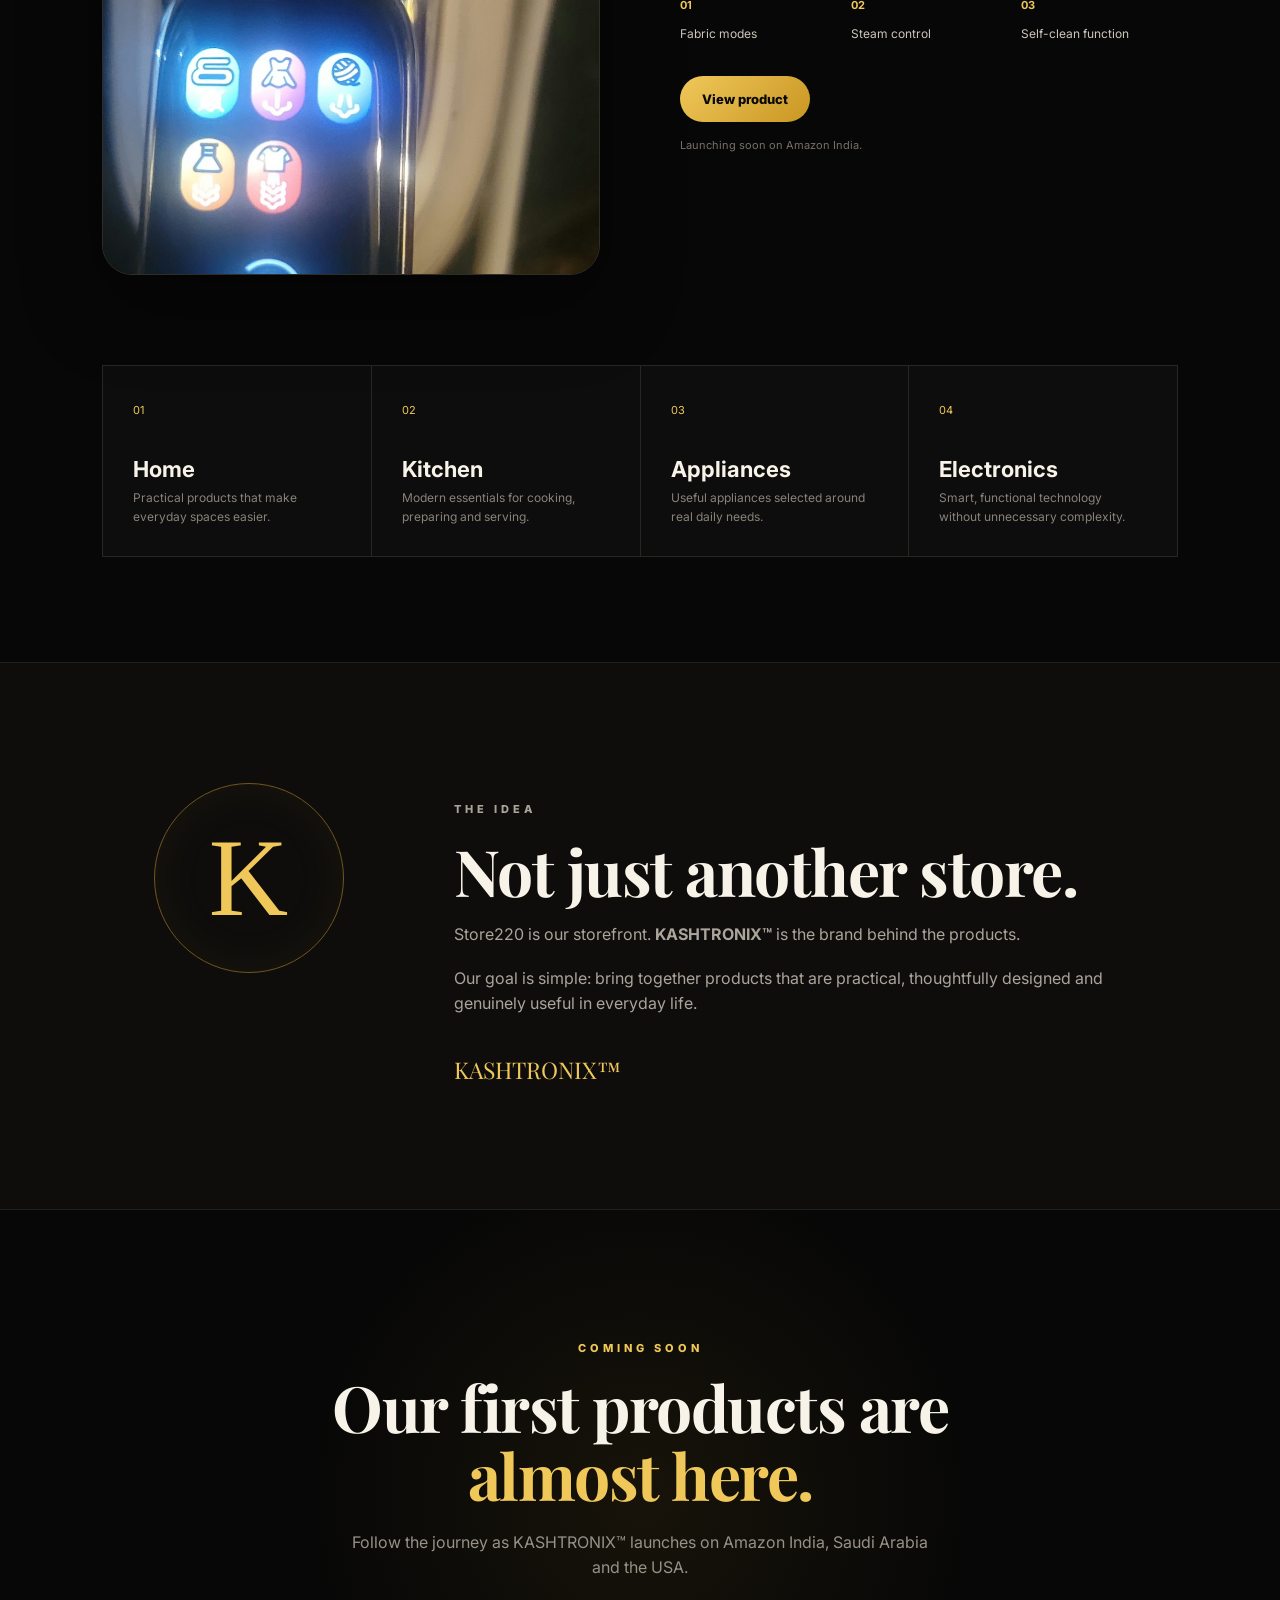
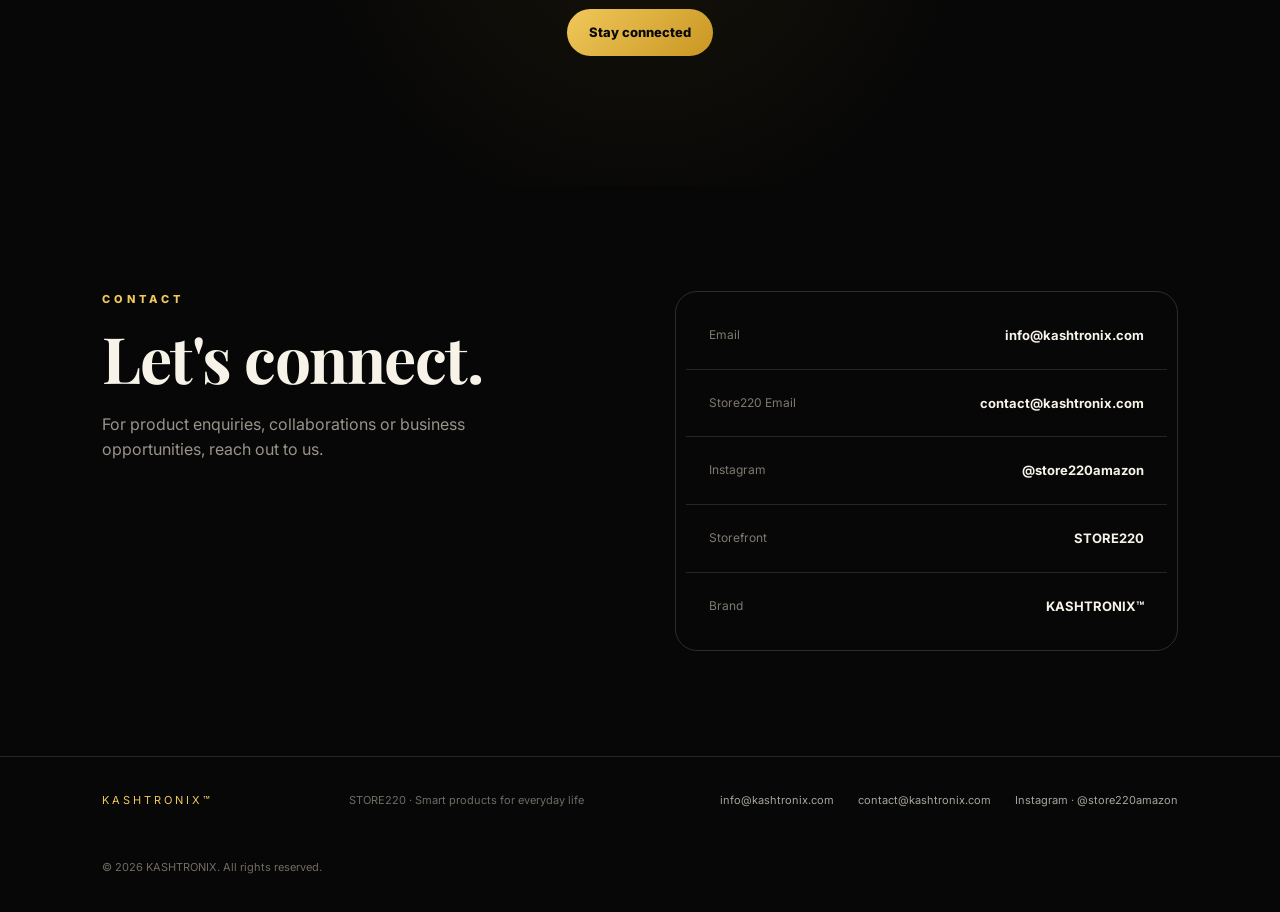
==== commit 844331be: "light mode logo" ====
--- a/index.html
+++ b/index.html
@@ -20,7 +20,7 @@
 <header class="nav">
 
   <a class="brand" href="index.html">
-    <img src="assets/logo.jpg" alt="KASHTRONIX logo">
+    <img src="assets/logo new .png" alt="KASHTRONIX logo">
   </a>
 
   <nav class="nav-links">
--- a/style.css
+++ b/style.css
@@ -7,7 +7,12 @@
 
 /* Header */
 .nav{height:120px;padding:0 6vw;display:flex;align-items:center;justify-content:space-between;border-bottom:1px solid #1d1b18;background:rgba(7,7,7,.96);position:sticky;top:0;z-index:50;backdrop-filter:blur(16px)}
-.brand img{width:300px;height:258px;object-fit:contain;mix-blend-mode:screen}
+.brand img{
+  width:190px;
+  height:80px;
+  object-fit:contain;
+  mix-blend-mode:normal;
+}
 .nav-links{display:flex;align-items:center;gap:30px;color:#d6d0c4;font-size:14px}
 .nav-links>a,.drop-toggle{padding:30px 0;position:relative}
 .nav-links>a:hover,.drop-toggle:hover{color:var(--gold2)}
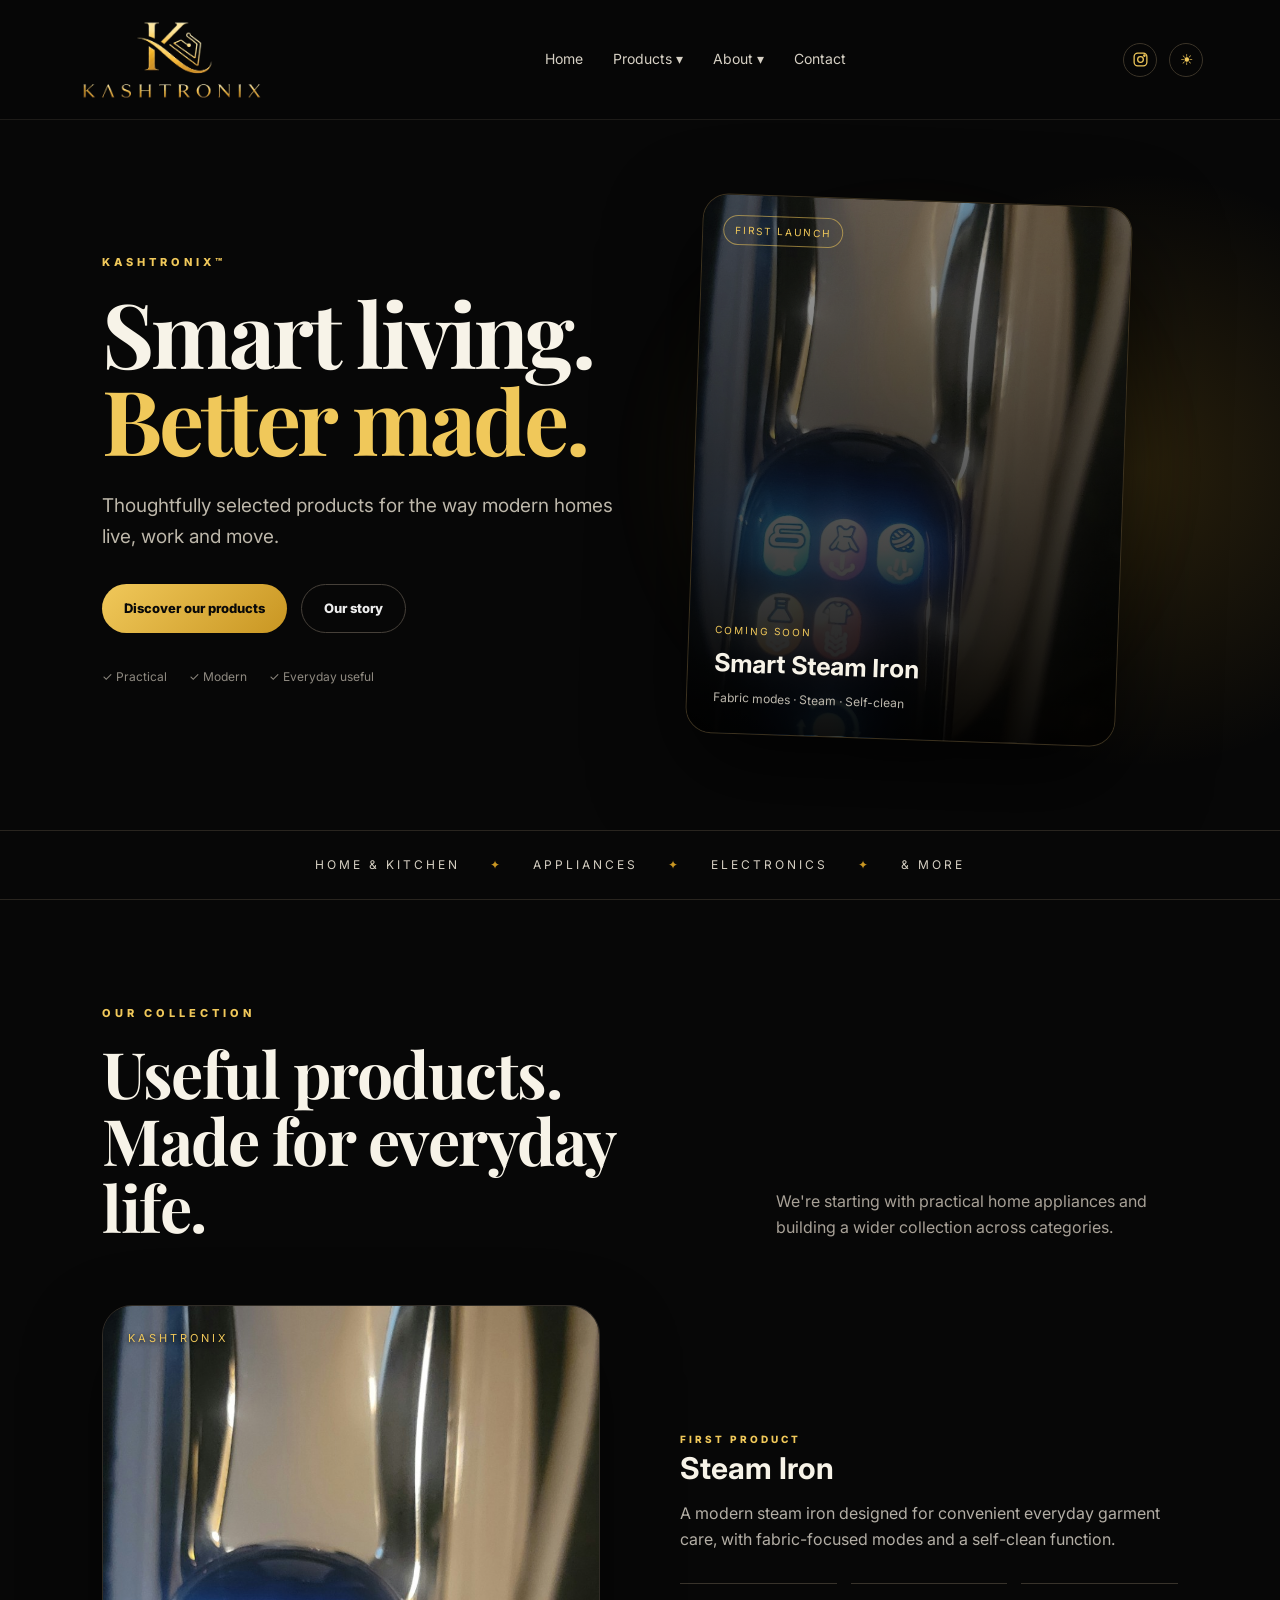
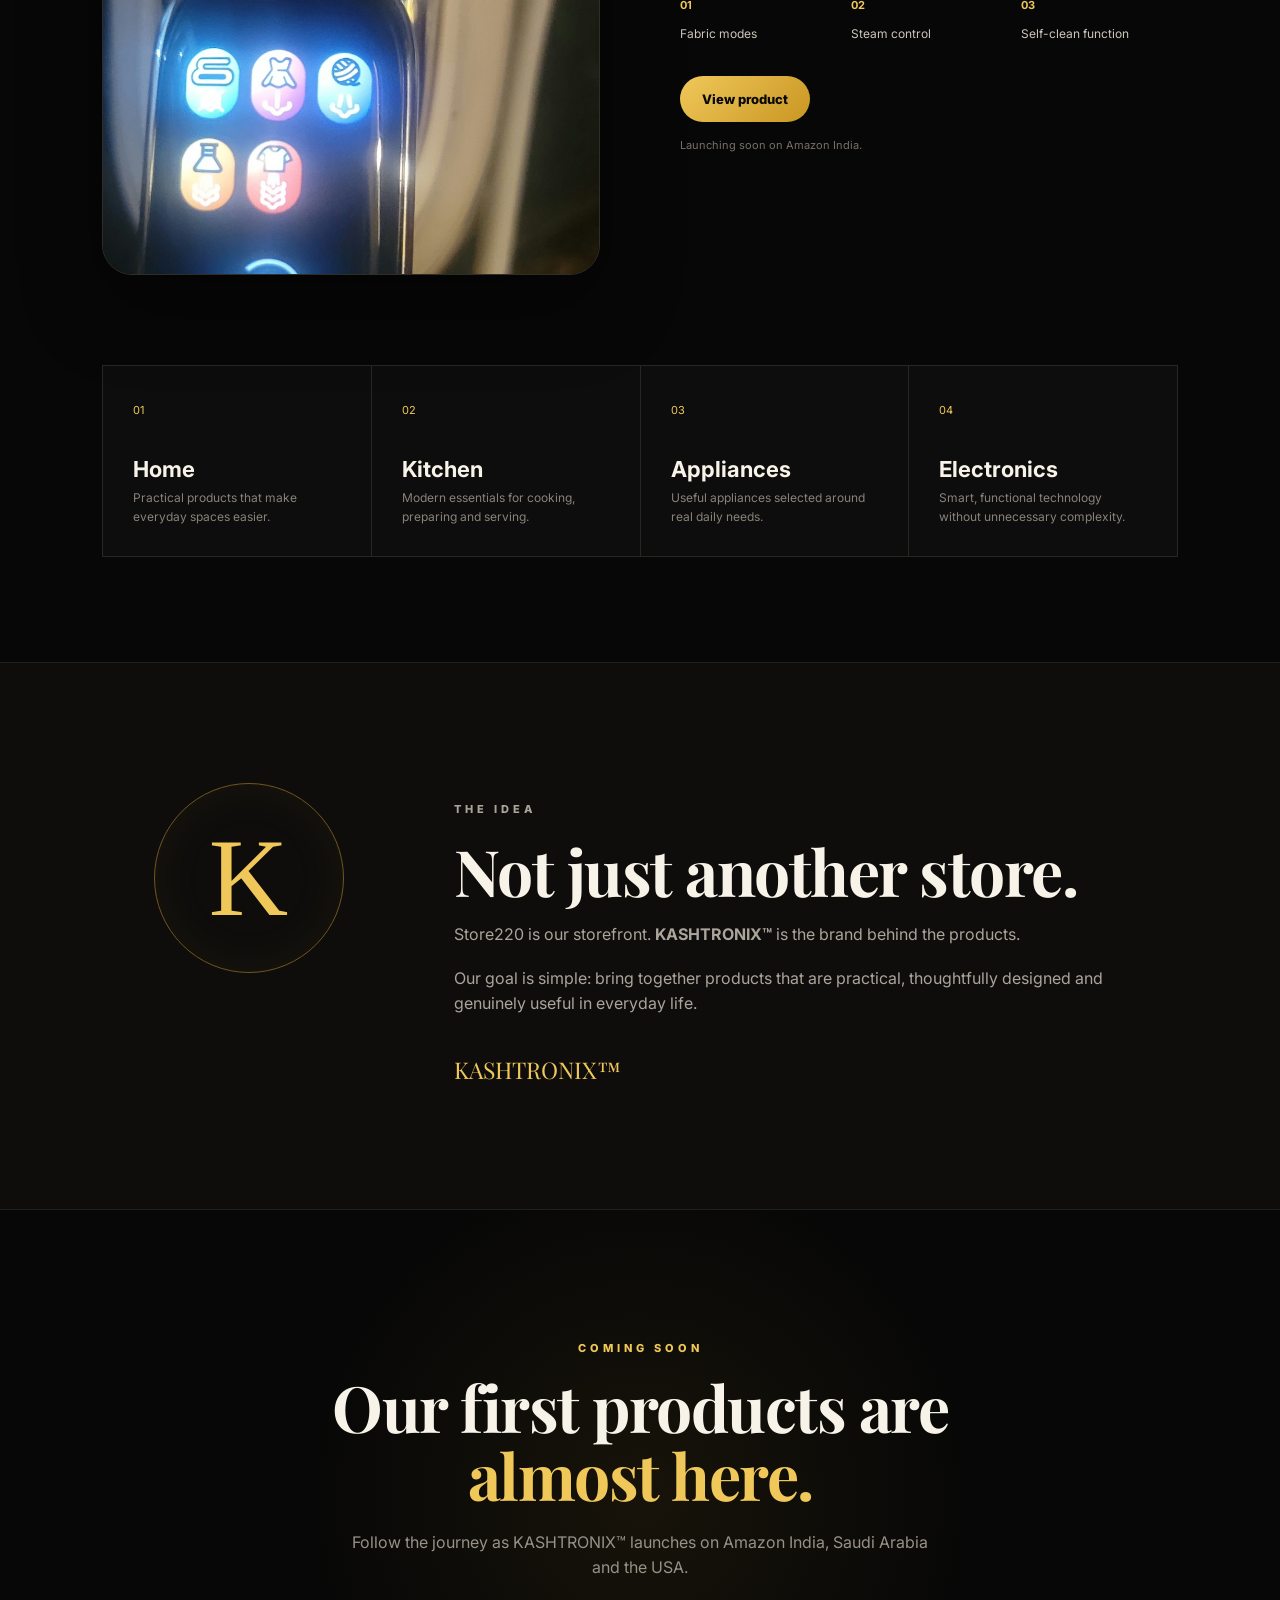
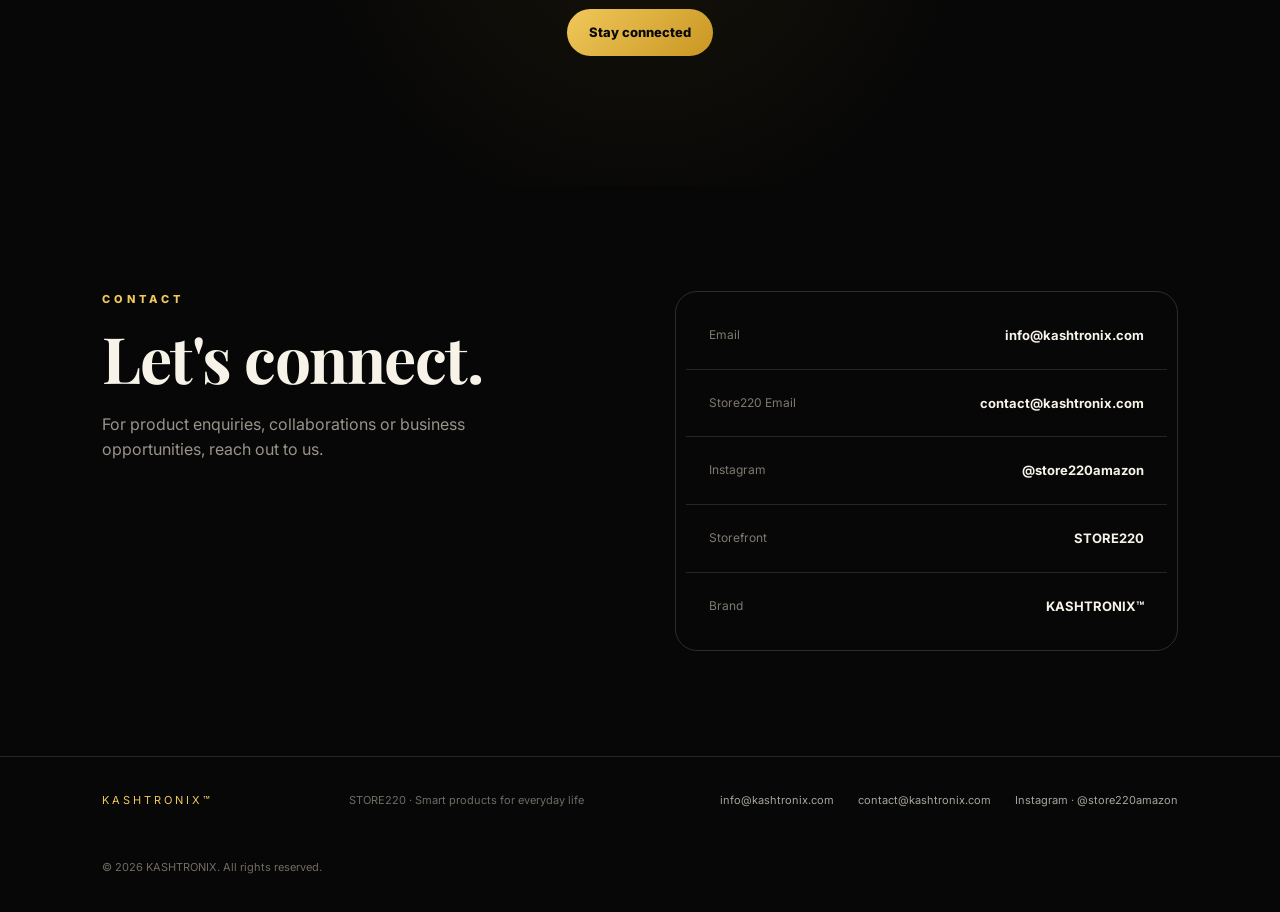
==== commit a3a82672: "main page correction" ====
--- a/index.html
+++ b/index.html
@@ -129,9 +129,7 @@
 
 
 <section class="ticker">
-  <span>HOME</span>
-  <i>✦</i>
-  <span>KITCHEN</span>
+  <span>HOME & KITCHEN</span>
   <i>✦</i>
   <span>APPLIANCES</span>
   <i>✦</i>
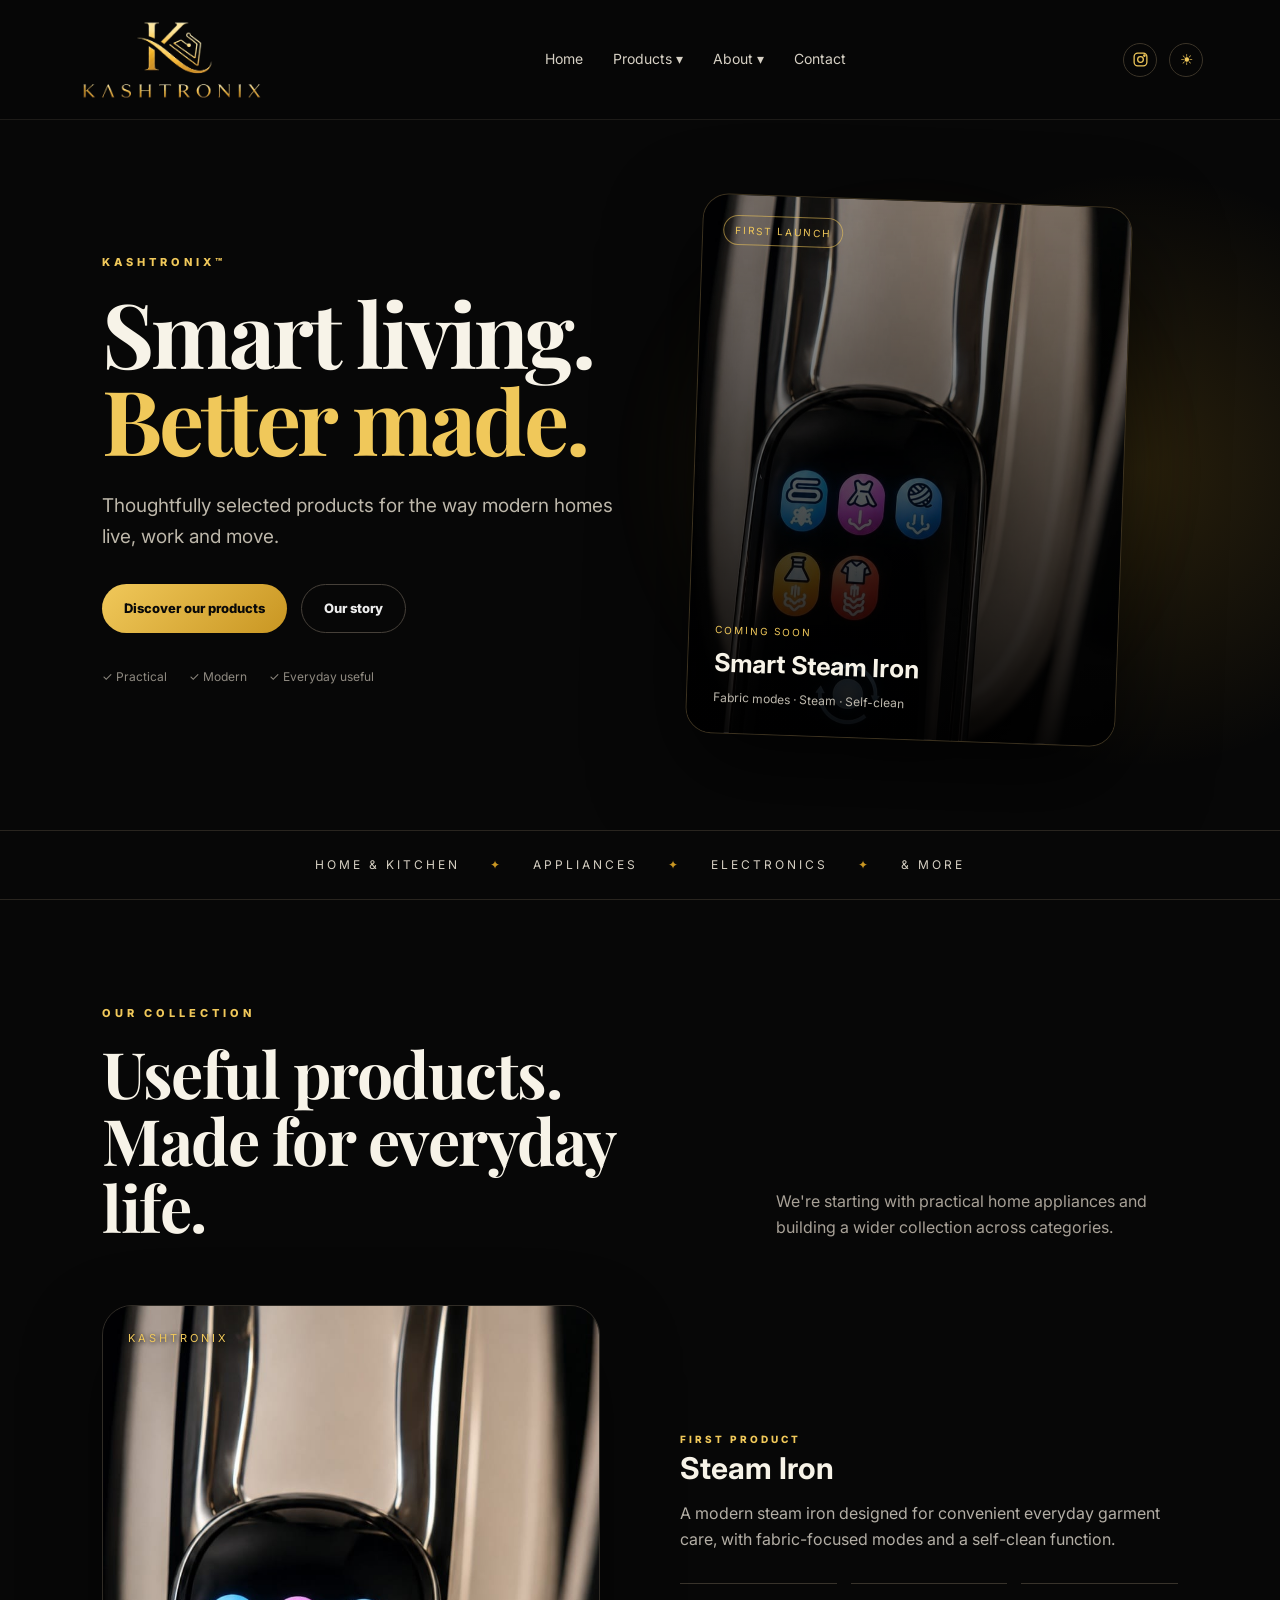
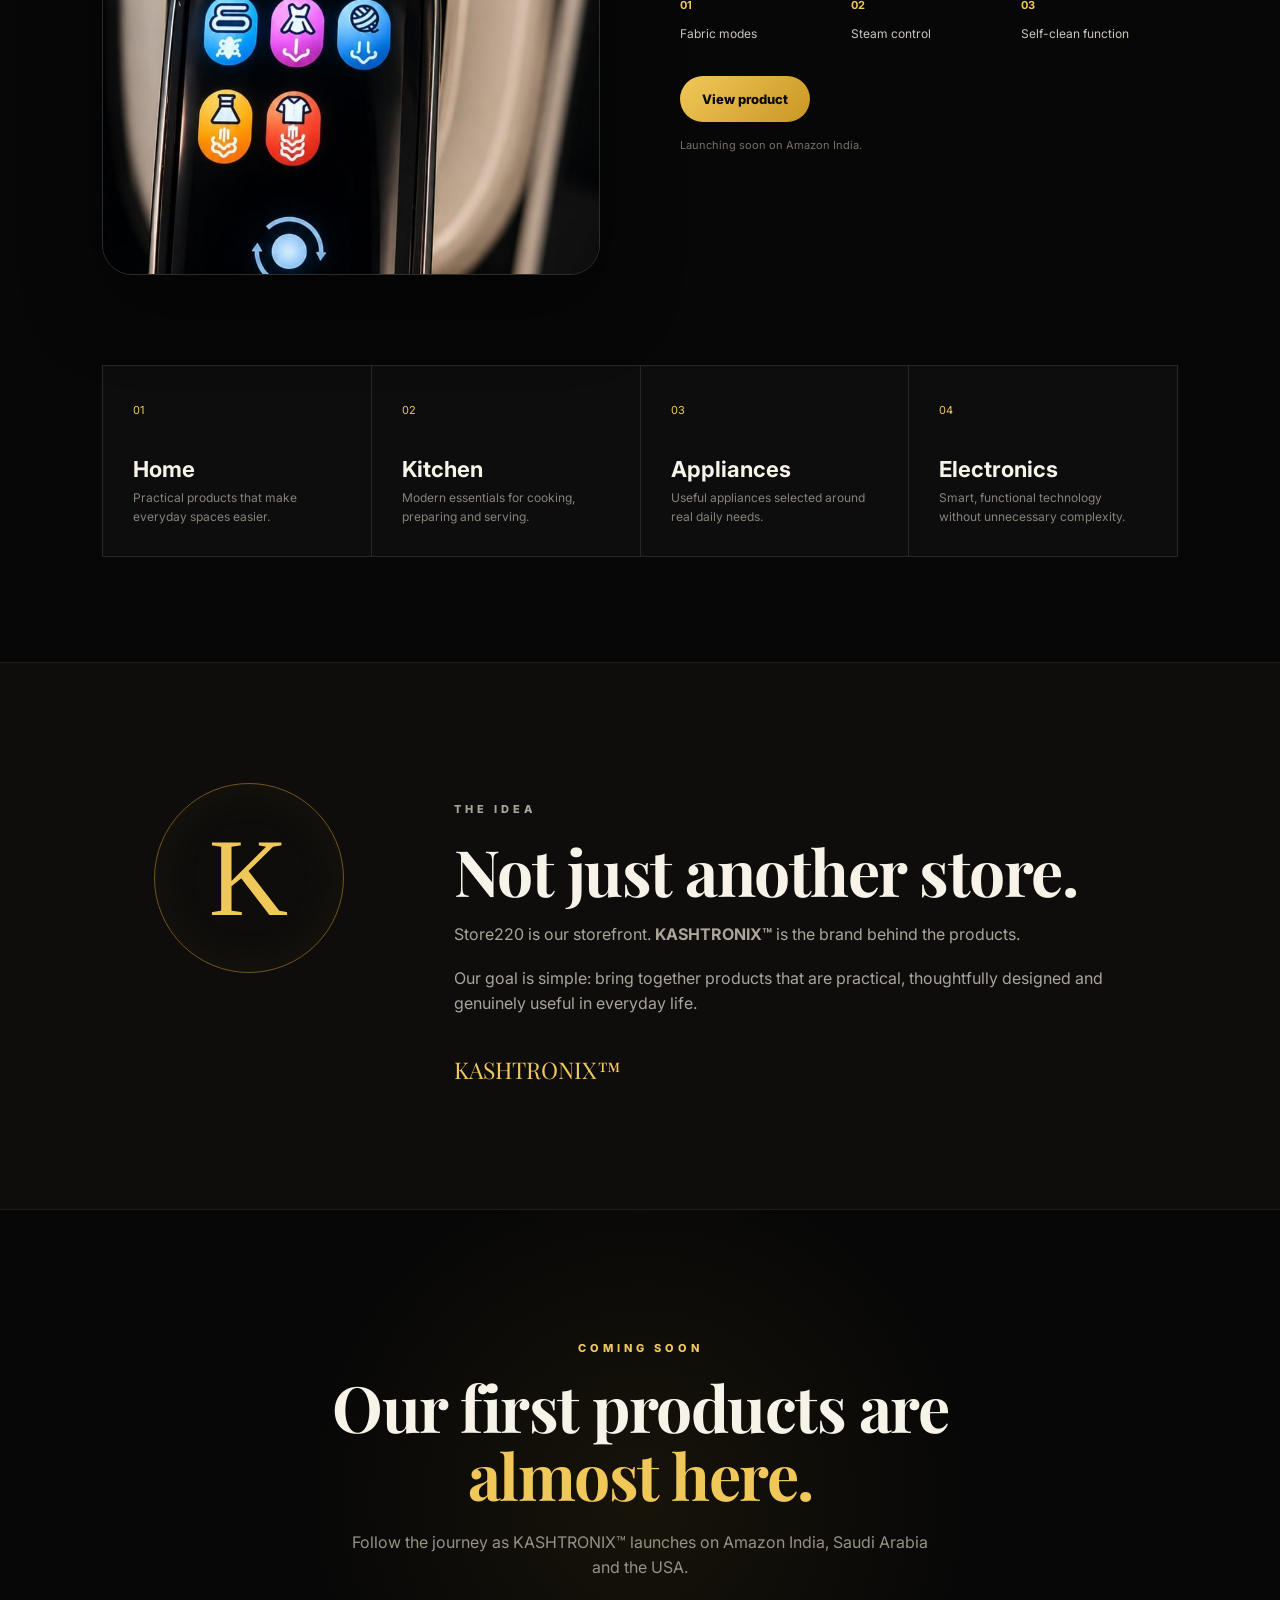
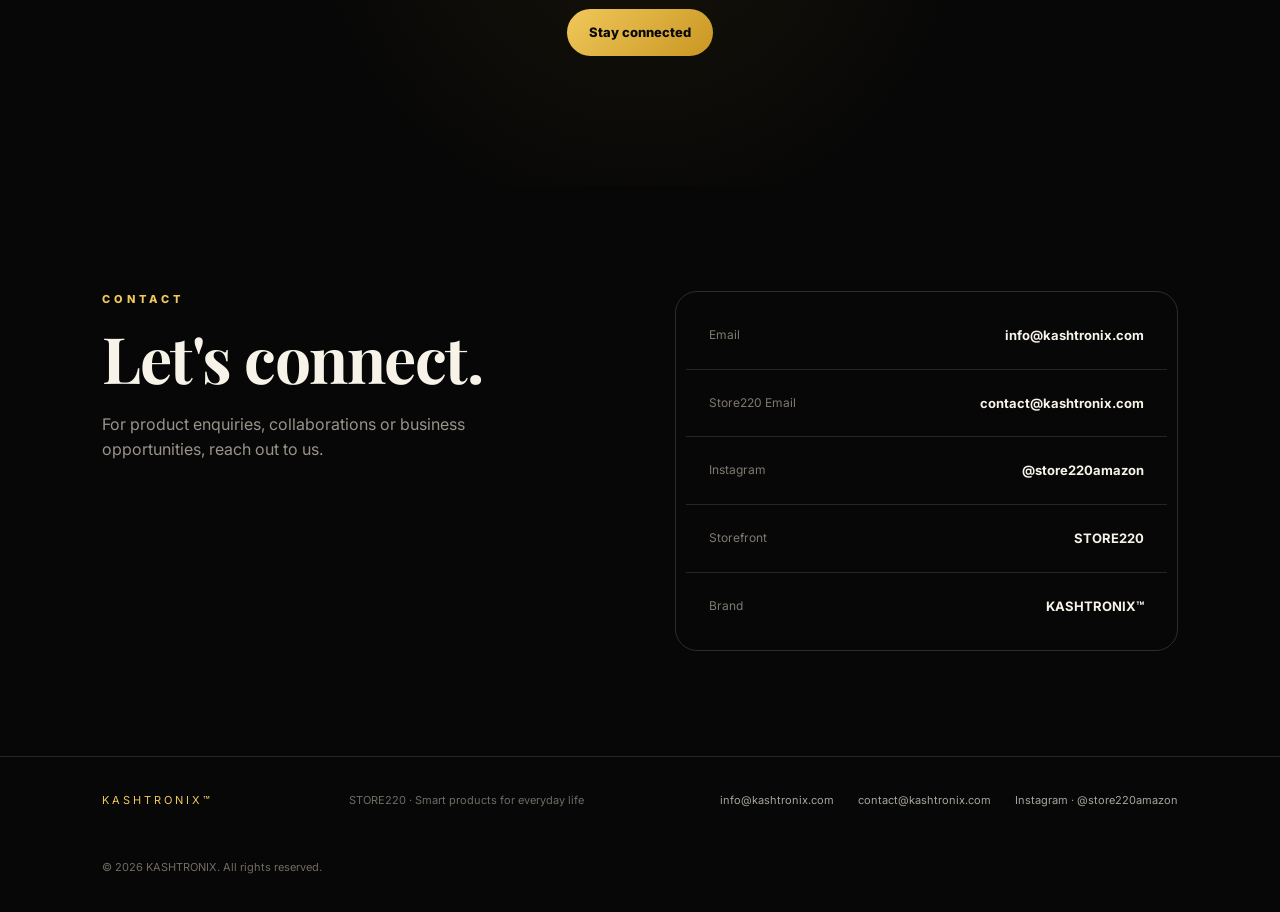
==== commit eff5eb48: "image updated mobole" ====
--- a/index.html
+++ b/index.html
@@ -1,7 +1,20 @@
-<!DOCTYPE html>
 <!DOCTYPE html>
 <html lang="en">
 <head>
+  <!-- Google tag (gtag.js) -->
+<script async src="https://www.googletagmanager.com/gtag/js?id=G-SP24H0GY4Q"></script>
+
+<script>
+  window.dataLayer = window.dataLayer || [];
+
+  function gtag() {
+    dataLayer.push(arguments);
+  }
+
+  gtag('js', new Date());
+
+  gtag('config', 'G-SP24H0GY4Q');
+</script>
 <meta charset="UTF-8">
 <meta name="viewport" content="width=device-width, initial-scale=1.0">
 <link rel="icon" type="image/jpeg" href="assets/logo.jpg">
@@ -113,7 +126,7 @@
 
       <div class="product-label">FIRST LAUNCH</div>
 
-      <img src="assets/steam-iron.jpg" alt="KASHTRONIX steam iron">
+      <img src="assets/steam-iron.jpeg" alt="KASHTRONIX steam iron">
 
       <div class="product-overlay">
         <small>COMING SOON</small>
@@ -159,7 +172,7 @@
 
     <div class="product-photo">
       <div class="photo-frame">
-        <img src="assets/steam-iron.jpg" alt="KASHTRONIX steam iron">
+        <img src="assets/steam-iron.jpeg" alt="KASHTRONIX steam iron">
       </div>
     </div>
 
--- a/style.css
+++ b/style.css
@@ -96,140 +96,261 @@
 .footer-social{display:flex;align-items:center;gap:10px}
 .footer-social a{color:#aaa49b}
 .footer-social a:hover{color:var(--gold2)}
-@media(max-width:900px){
+@media(max-width:700px){
  .nav{padding:0 5vw}.nav-links{display:none;position:absolute;top:81px;left:0;right:0;background:#0b0b0b;border-bottom:1px solid #28241e;padding:15px 5vw 22px;flex-direction:column;align-items:stretch;gap:0}.nav-links.open{display:flex}.nav-links>a,.drop-toggle{padding:14px 0;text-align:left}.dropdown-menu{position:static;display:none;opacity:1;visibility:visible;transform:none;box-shadow:none;border:0;border-top:1px solid #28241e;border-radius:0;background:#0b0b0b;padding:4px 0 4px 15px}.dropdown.open .dropdown-menu{display:block}.nav-cta{display:none}.nav-social{margin-top:8px}.menu{display:block}
  .hero{grid-template-columns:1fr;padding:65px 6vw 75px;min-height:auto}.hero-art{margin-top:70px}.product-card{height:460px}.orb{width:350px;height:350px}.section{padding:80px 6vw}.section-head,.featured-product,.contact,.contact-layout,.product-detail{grid-template-columns:1fr;gap:35px}.section-head{margin-bottom:45px}.category-grid{grid-template-columns:1fr 1fr;margin-top:60px}.story{padding:80px 6vw;grid-template-columns:1fr;gap:40px}.story-mark{width:130px;height:130px;font-size:75px}.features{grid-template-columns:1fr}.ticker{gap:12px;font-size:9px;letter-spacing:1.5px}.ticker i{display:none}.page-hero{padding:70px 6vw 55px}.gallery{grid-template-columns:1fr 1fr}.shop-card-inner{align-items:flex-start}footer{padding:28px 6vw}
 }
 @media(max-width:560px){.brand img{width:135px}.gallery{grid-template-columns:1fr}.gallery figure:first-child{grid-column:auto;aspect-ratio:4/3}.shop-card-inner{flex-direction:column}.qr{width:150px;height:auto}.contact-card div{flex-direction:column;gap:5px}.hero h1{font-size:54px}.category-grid{grid-template-columns:1fr}}
 
-
-/* Light Mode */
-body.light-mode{
-  --black:#f7f5ef;
-  --black2:#ffffff;
-  --cream:#171717;
-  --muted:#68645d;
-  --line:#ddd8cc;
-  --card:#ffffff;
-  background:var(--black);
-  color:var(--cream);
-}
-
-body.light-mode .nav{
-  background:rgba(247,245,239,.96);
-  border-bottom-color:#ddd8cc;
-}
-
-body.light-mode .nav-links{
-  color:#33302b;
-}
-
-body.light-mode .drop-toggle{
-  color:#33302b;
-}
-
-body.light-mode .dropdown-menu{
-  background:#ffffff;
-  border-color:#ddd8cc;
-  box-shadow:0 22px 60px rgba(0,0,0,.12);
-}
-
-body.light-mode .dropdown-menu a{
-  color:#555149;
-}
-
-body.light-mode .dropdown-menu a:hover{
-  background:#f2efe7;
-  color:var(--gold);
+/* =========================================
+   LIGHT MODE
+   Applies site-wide when body has
+   class="light-mode"
+========================================= */
+
+body.light-mode {
+  --black: #f7f5ef;
+  --black2: #ffffff;
+  --cream: #171717;
+  --muted: #68645d;
+  --line: #ddd8cc;
+  --card: #ffffff;
+
+  background: var(--black);
+  color: var(--cream);
+}
+
+body.light-mode .nav {
+  background: rgba(247, 245, 239, 0.96);
+  border-bottom-color: #ddd8cc;
+}
+
+body.light-mode .nav-links {
+  color: #33302b;
+}
+
+body.light-mode .drop-toggle {
+  color: #33302b;
+}
+
+body.light-mode .dropdown-menu {
+  background: #ffffff;
+  border-color: #ddd8cc;
+  box-shadow: 0 22px 60px rgba(0, 0, 0, 0.12);
+}
+
+body.light-mode .dropdown-menu a {
+  color: #555149;
+}
+
+body.light-mode .dropdown-menu a:hover {
+  background: #f2efe7;
+  color: var(--gold);
+}
+
+body.light-mode .nav-cta {
+  border-color: #c6a044;
+  color: var(--gold);
+}
+
+body.light-mode .insta {
+  border-color: #cfc8bb;
+  color: var(--gold);
+}
+
+body.light-mode .menu {
+  color: #222;
 }
 
 body.light-mode .lead,
 body.light-mode .product-intro,
-body.light-mode .section-head>p{
-  color:#666158;
+body.light-mode .section-head > p {
+  color: #666158;
+}
+
+body.light-mode .page-hero {
+  border-bottom-color: #ddd8cc;
+  background: radial-gradient(
+    circle at 80% 30%,
+    rgba(217, 165, 43, 0.10),
+    transparent 38%
+  );
 }
 
 body.light-mode .product-card,
-body.light-mode .photo-frame{
-  background:#ffffff;
-  border-color:#d8d1c3;
-}
-
-body.light-mode .story{
-  background:#eeece5;
-  border-color:#ddd8cc;
-}
-
-body.light-mode .category-grid{
-  background:#ddd8cc;
-  border-color:#ddd8cc;
-}
-
-body.light-mode .category-grid article{
-  background:#ffffff;
+body.light-mode .photo-frame {
+  background: #ffffff;
+  border-color: #d8d1c3;
+}
+
+body.light-mode .category-grid {
+  background: #ddd8cc;
+  border-color: #ddd8cc;
+}
+
+body.light-mode .category-grid article {
+  background: #ffffff;
+}
+
+body.light-mode .category-grid p {
+  color: #666158;
+}
+
+body.light-mode .story {
+  background: #eeece5;
+  border-color: #ddd8cc;
+}
+
+body.light-mode .story-copy > p {
+  color: #666158;
 }
 
 body.light-mode .contact-card,
 body.light-mode .contact-link,
-body.light-mode .social-box{
-  background:#ffffff;
-  border-color:#ddd8cc;
+body.light-mode .social-box {
+  background: #ffffff;
+  border-color: #ddd8cc;
 }
 
 body.light-mode .contact-link small,
-body.light-mode .contact-card span{
-  color:#777168;
-}
-
-body.light-mode footer{
-  border-top-color:#ddd8cc;
-  color:#777168;
+body.light-mode .contact-card span {
+  color: #777168;
+}
+
+body.light-mode .contact-link strong,
+body.light-mode .contact-card strong {
+  color: #22201d;
 }
 
 body.light-mode .footer-contact a,
-body.light-mode .footer-social a{
-  color:#555149;
-}
-
-body.light-mode .button.ghost{
-  border-color:#bdb7aa;
-  color:#25231f;
-}
-
-body.light-mode .ticker{
-  border-color:#ddd8cc;
-  color:#4f4a42;
-}
-
-body.light-mode .menu{
-  color:#222;
-}
-
-/* Theme Toggle */
-.theme-toggle{
-  width:34px;
-  height:34px;
-  display:grid;
-  place-items:center;
-  border:1px solid #3b3428;
-  border-radius:50%;
-  background:transparent;
-  color:var(--gold2);
-  font-size:15px;
-  cursor:pointer;
-  transition:.2s;
-}
-
-.theme-toggle:hover{
-  border-color:var(--gold2);
-  transform:translateY(-2px);
-}
-
-body.light-mode .theme-toggle{
-  border-color:#cfc8bb;
-  color:var(--gold);
-}
-
-body.light-mode .theme-toggle:hover{
-  border-color:var(--gold);
-}+body.light-mode .footer-social a {
+  color: #555149;
+}
+
+body.light-mode footer {
+  border-top-color: #ddd8cc;
+  color: #777168;
+}
+
+body.light-mode .button.ghost {
+  border-color: #bdb7aa;
+  color: #25231f;
+}
+
+body.light-mode .ticker {
+  border-color: #ddd8cc;
+  color: #4f4a42;
+}
+
+body.light-mode .features div {
+  border-top-color: #d8d1c3;
+}
+
+body.light-mode .features span {
+  color: #555149;
+}
+
+body.light-mode .photo-frame:before {
+  text-shadow: none;
+}
+
+body.light-mode .gallery figure {
+  background: #ffffff;
+  border-color: #d8d1c3;
+}
+
+body.light-mode .spec-table {
+  border-top-color: #d8d1c3;
+}
+
+body.light-mode .spec-row {
+  border-bottom-color: #ddd8cc;
+}
+
+body.light-mode .spec-row span {
+  color: #777168;
+}
+
+body.light-mode .spec-row strong {
+  color: #171717;
+}
+
+/* Keep the Amazon card intentionally dark */
+body.light-mode .shop-card {
+  background: linear-gradient(145deg, #15120d, #0d0c0b);
+  border-color: #3a3020;
+  color: #f5f1e8;
+}
+
+body.light-mode .shop-card h3 {
+  color: #f5f1e8;
+}
+
+body.light-mode .shop-card p {
+  color: #aaa49b;
+}
+
+body.light-mode .shop-card .tag {
+  color: var(--gold2);
+}
+
+body.light-mode .shop-card .button.gold {
+  color: #090909;
+}
+
+body.light-mode .launch {
+  background: radial-gradient(
+    circle at center,
+    rgba(217, 165, 43, 0.08),
+    transparent 48%
+  );
+}
+
+body.light-mode .launch > p:not(.eyebrow) {
+  color: #666158;
+}
+
+/* =========================================
+   THEME TOGGLE
+========================================= */
+
+.theme-toggle {
+  width: 34px;
+  height: 34px;
+  display: grid;
+  place-items: center;
+  border: 1px solid #3b3428;
+  border-radius: 50%;
+  background: transparent;
+  color: var(--gold2);
+  font-size: 15px;
+  cursor: pointer;
+  transition: 0.2s;
+}
+
+.theme-toggle:hover {
+  border-color: var(--gold2);
+  transform: translateY(-2px);
+}
+
+body.light-mode .theme-toggle {
+  border-color: #cfc8bb;
+  color: var(--gold);
+}
+
+body.light-mode .theme-toggle:hover {
+  border-color: var(--gold);
+}
+
+/* Mobile light-mode navigation */
+@media (max-width: 700px) {
+  body.light-mode .nav-links {
+    background: #f7f5ef;
+    border-bottom-color: #ddd8cc;
+  }
+
+  body.light-mode .dropdown-menu {
+    background: #f7f5ef;
+    border-top-color: #ddd8cc;
+  }
+}
